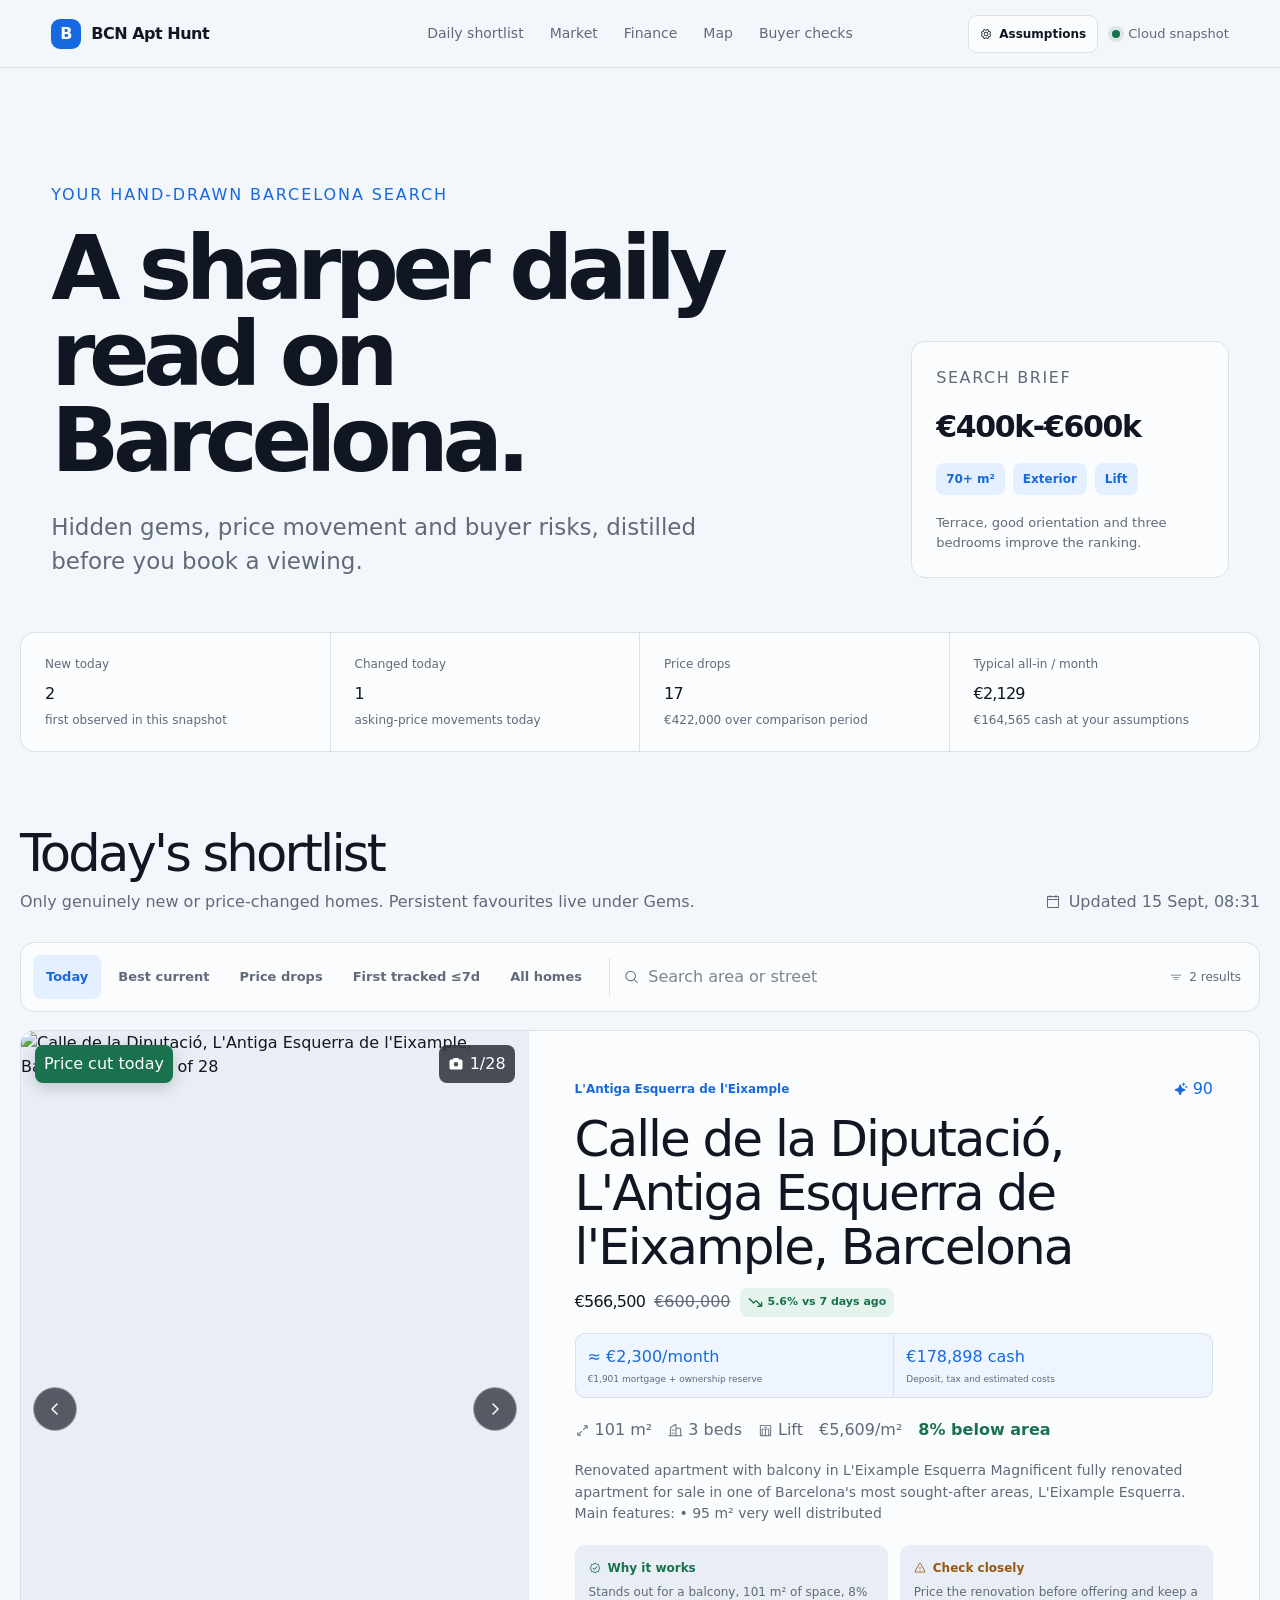
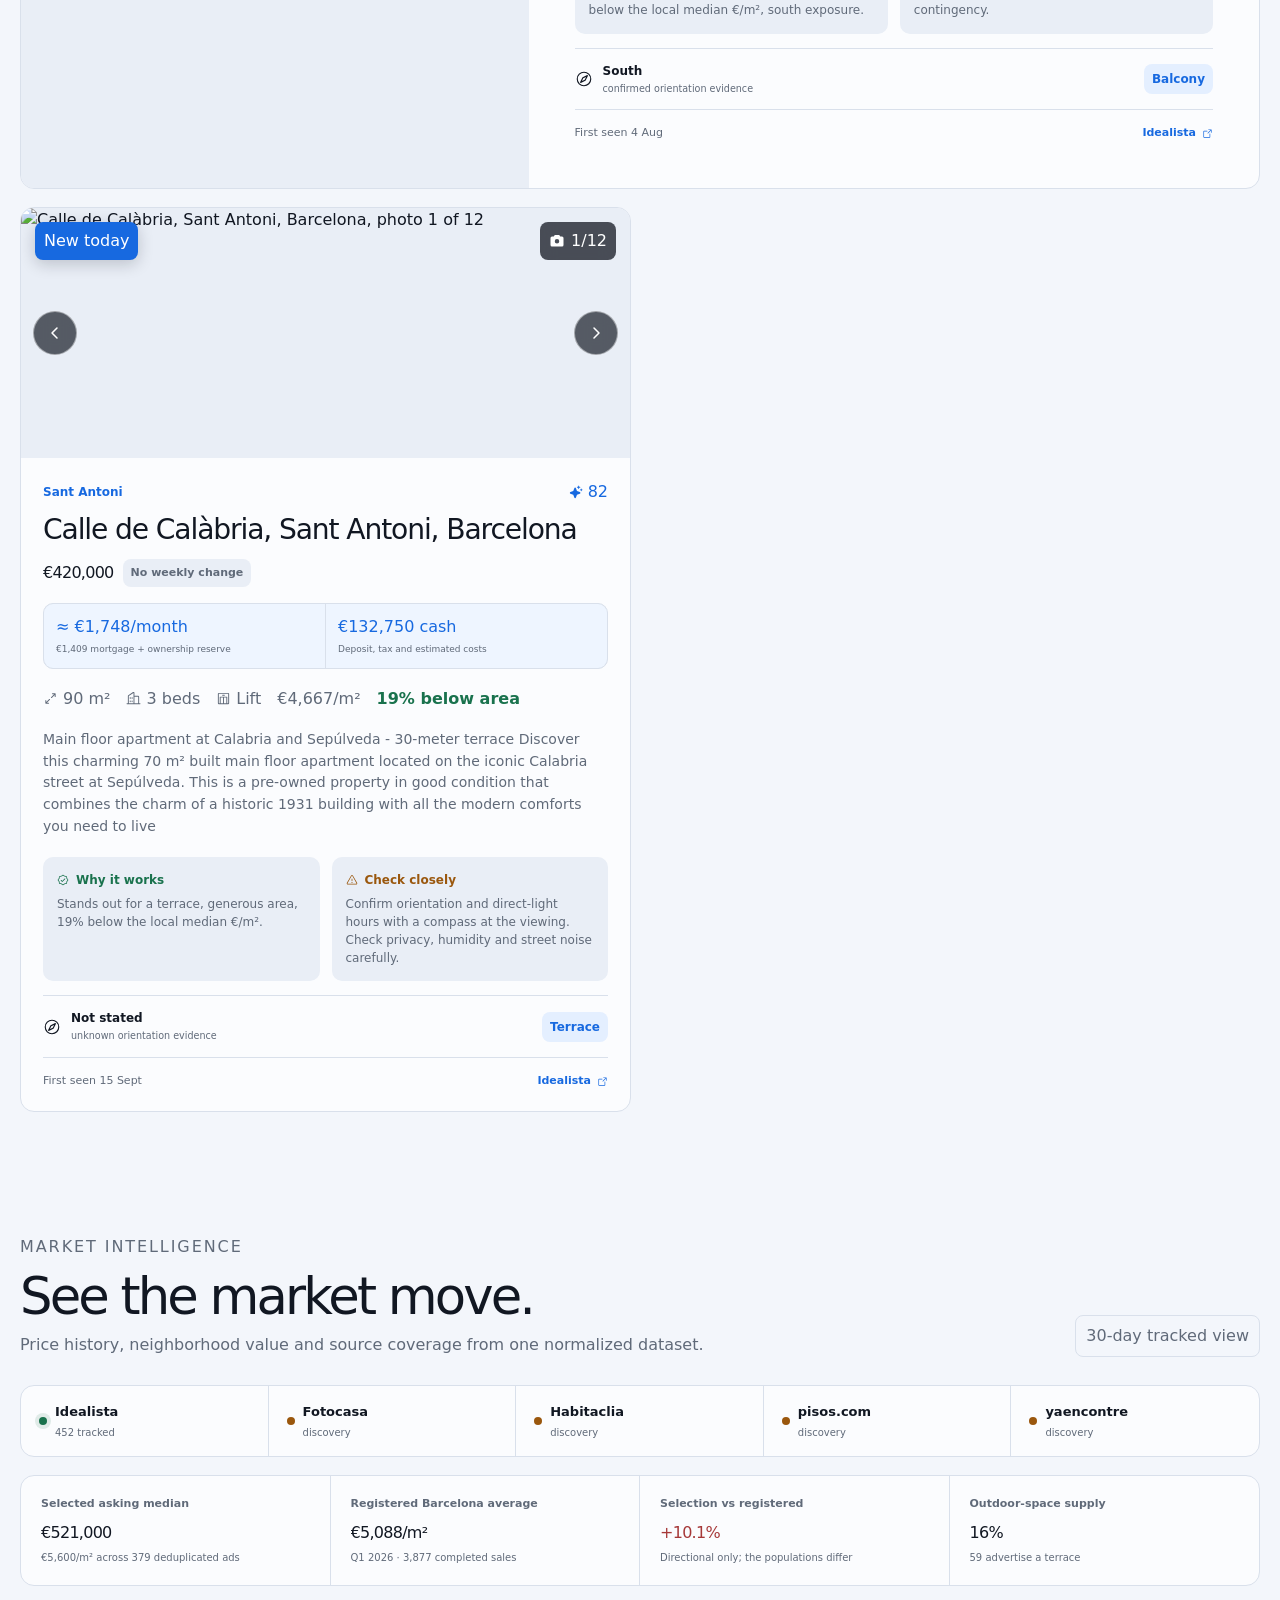
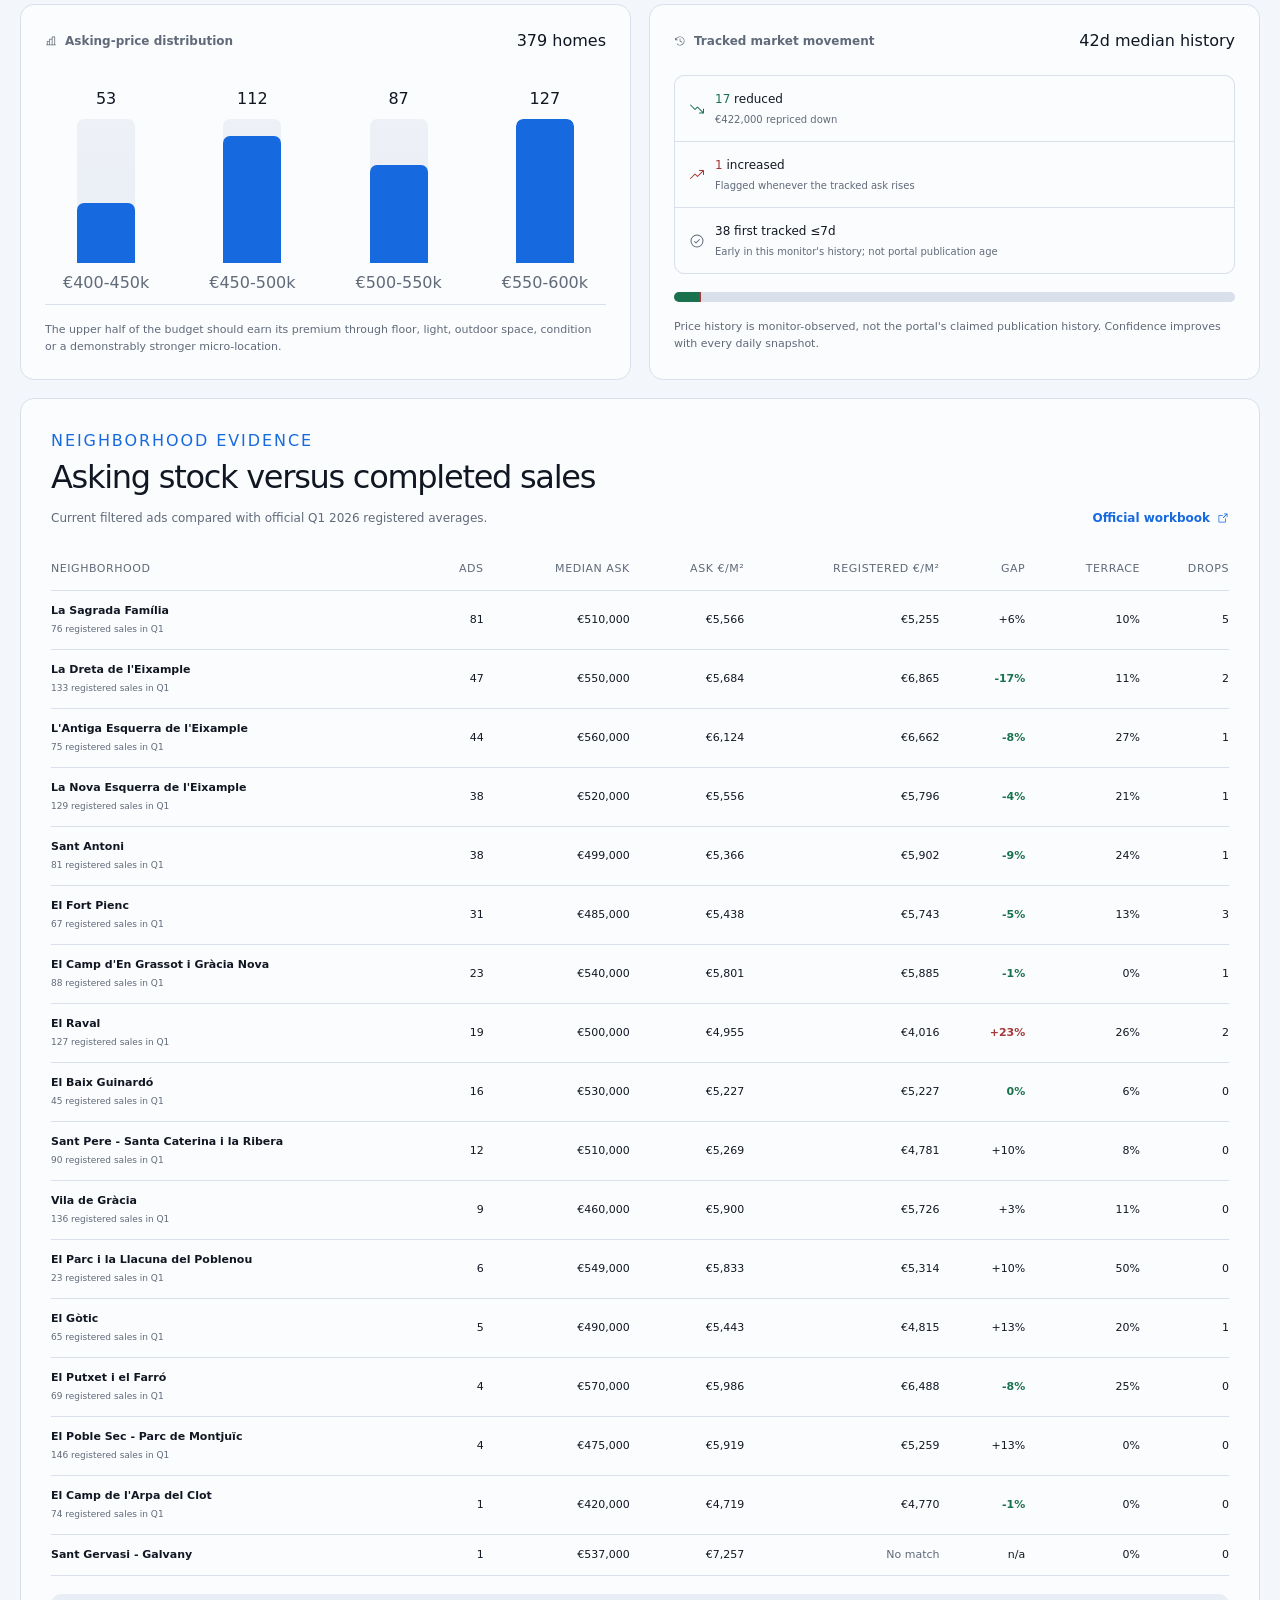
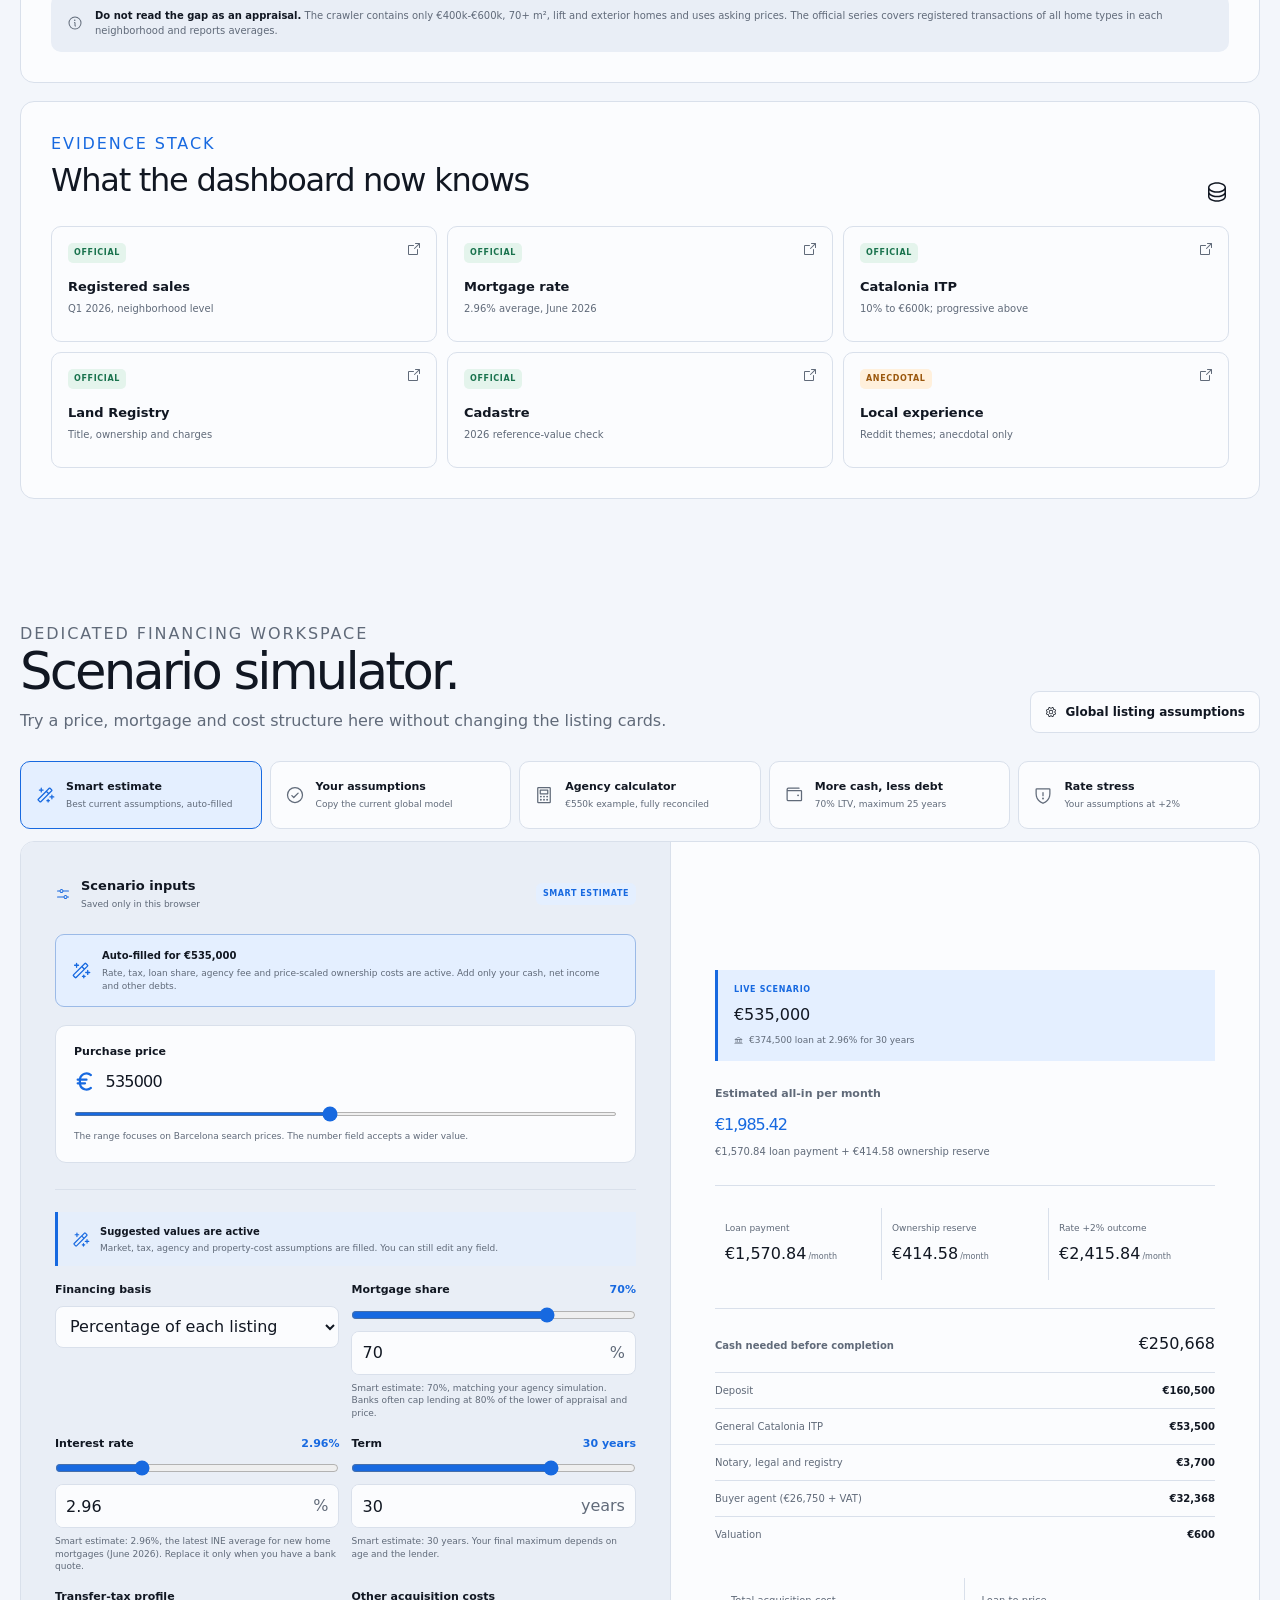
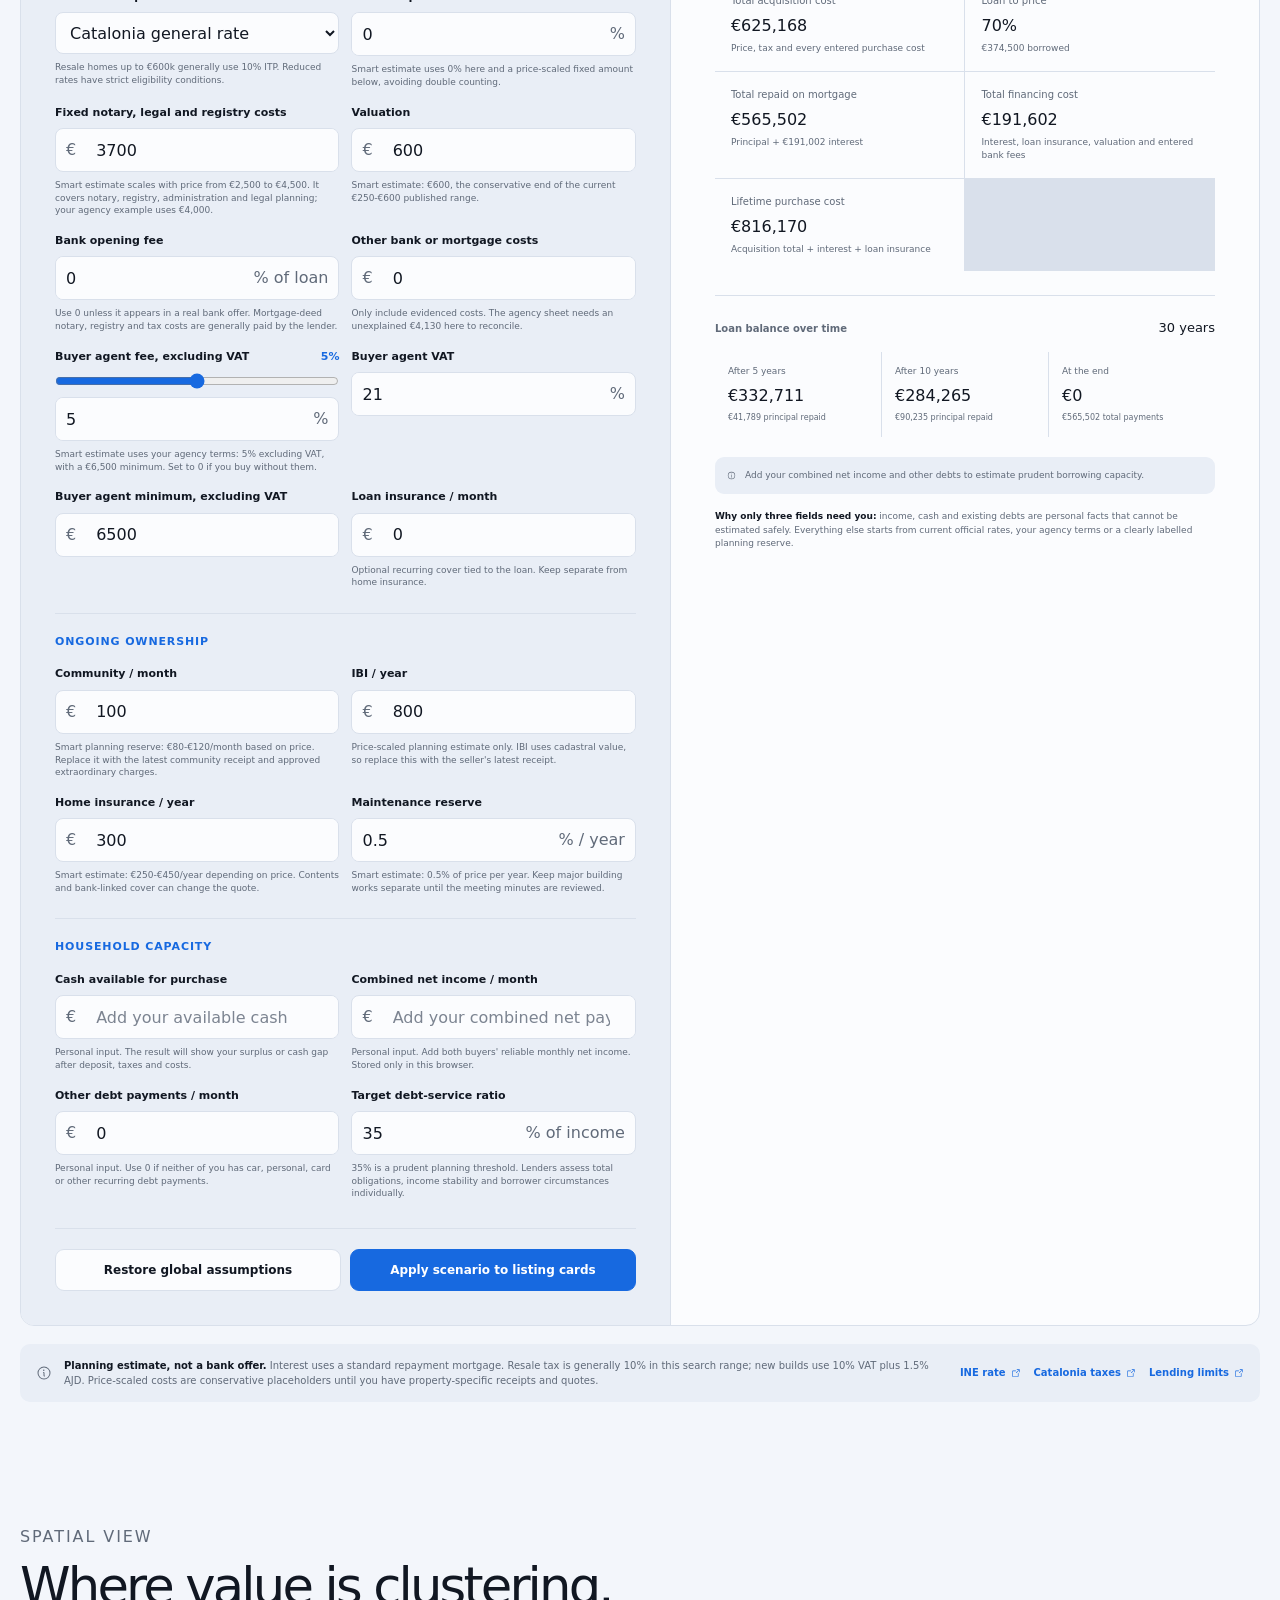
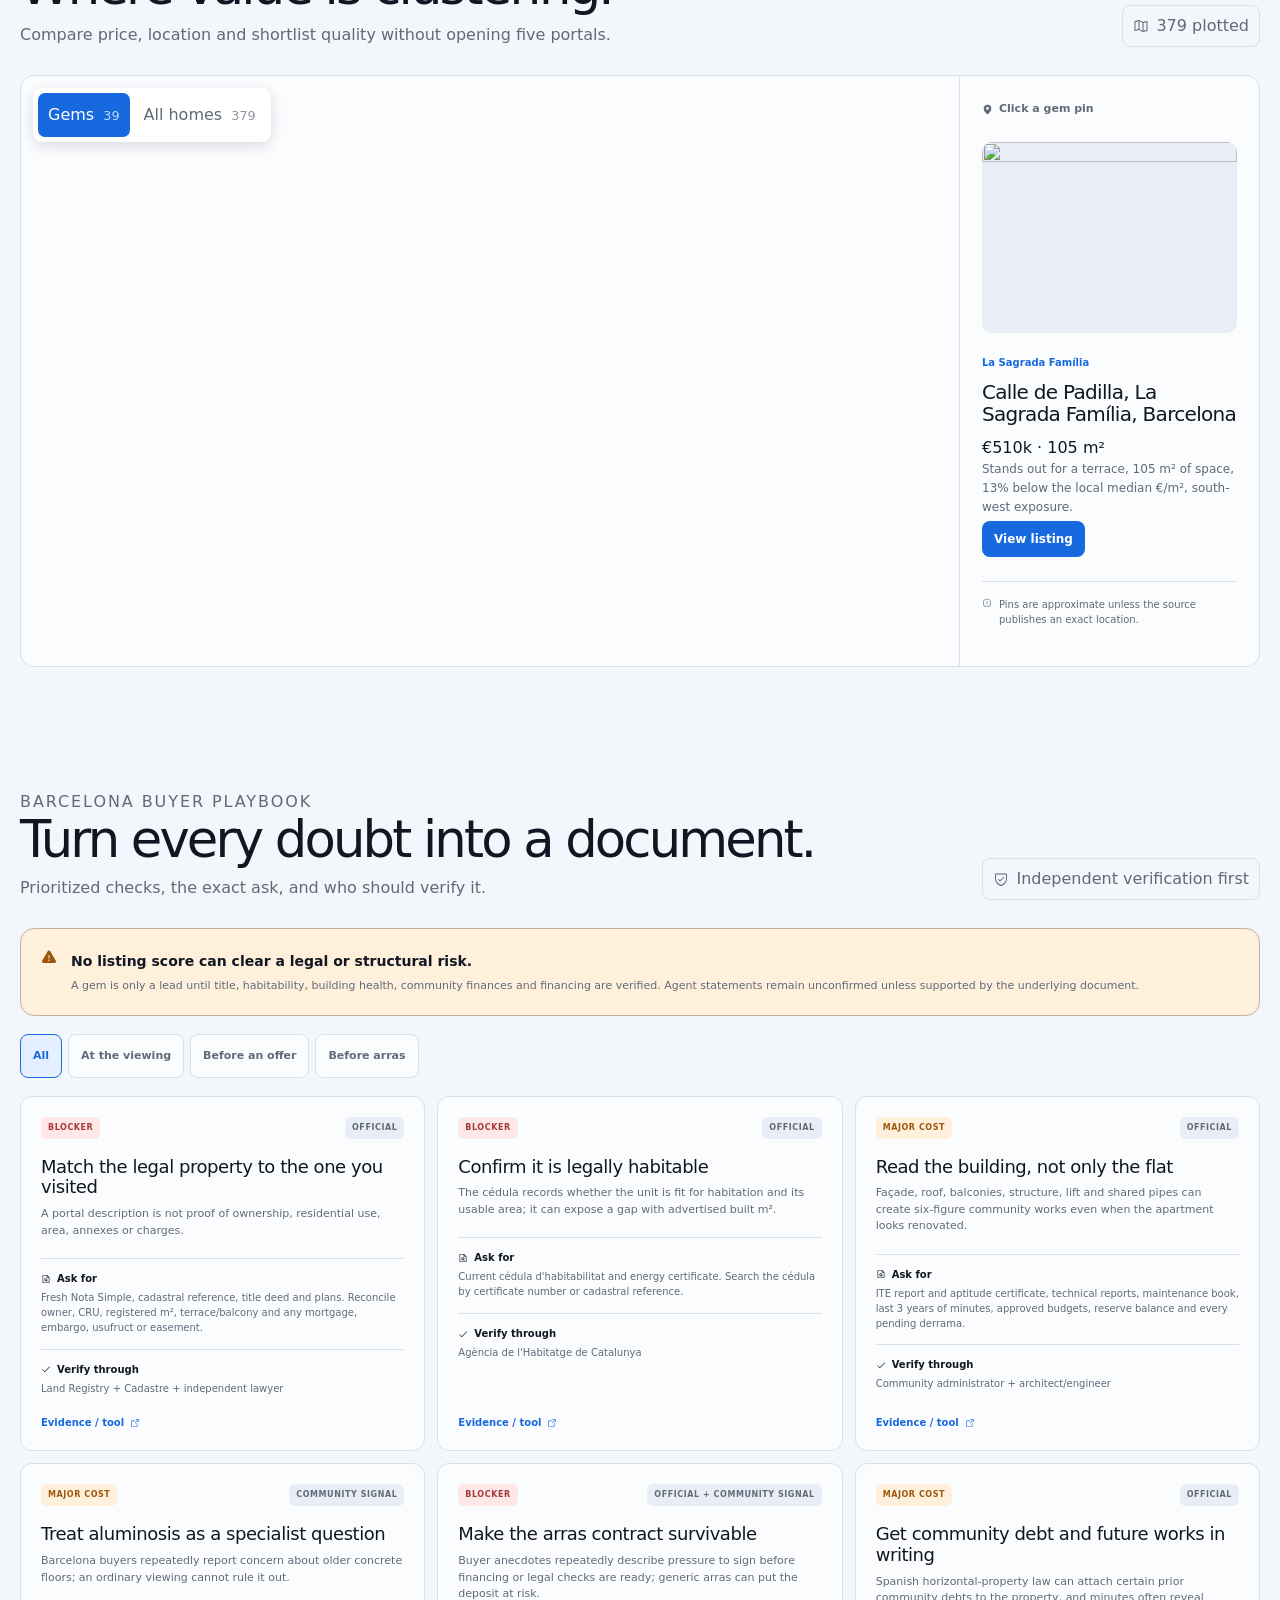
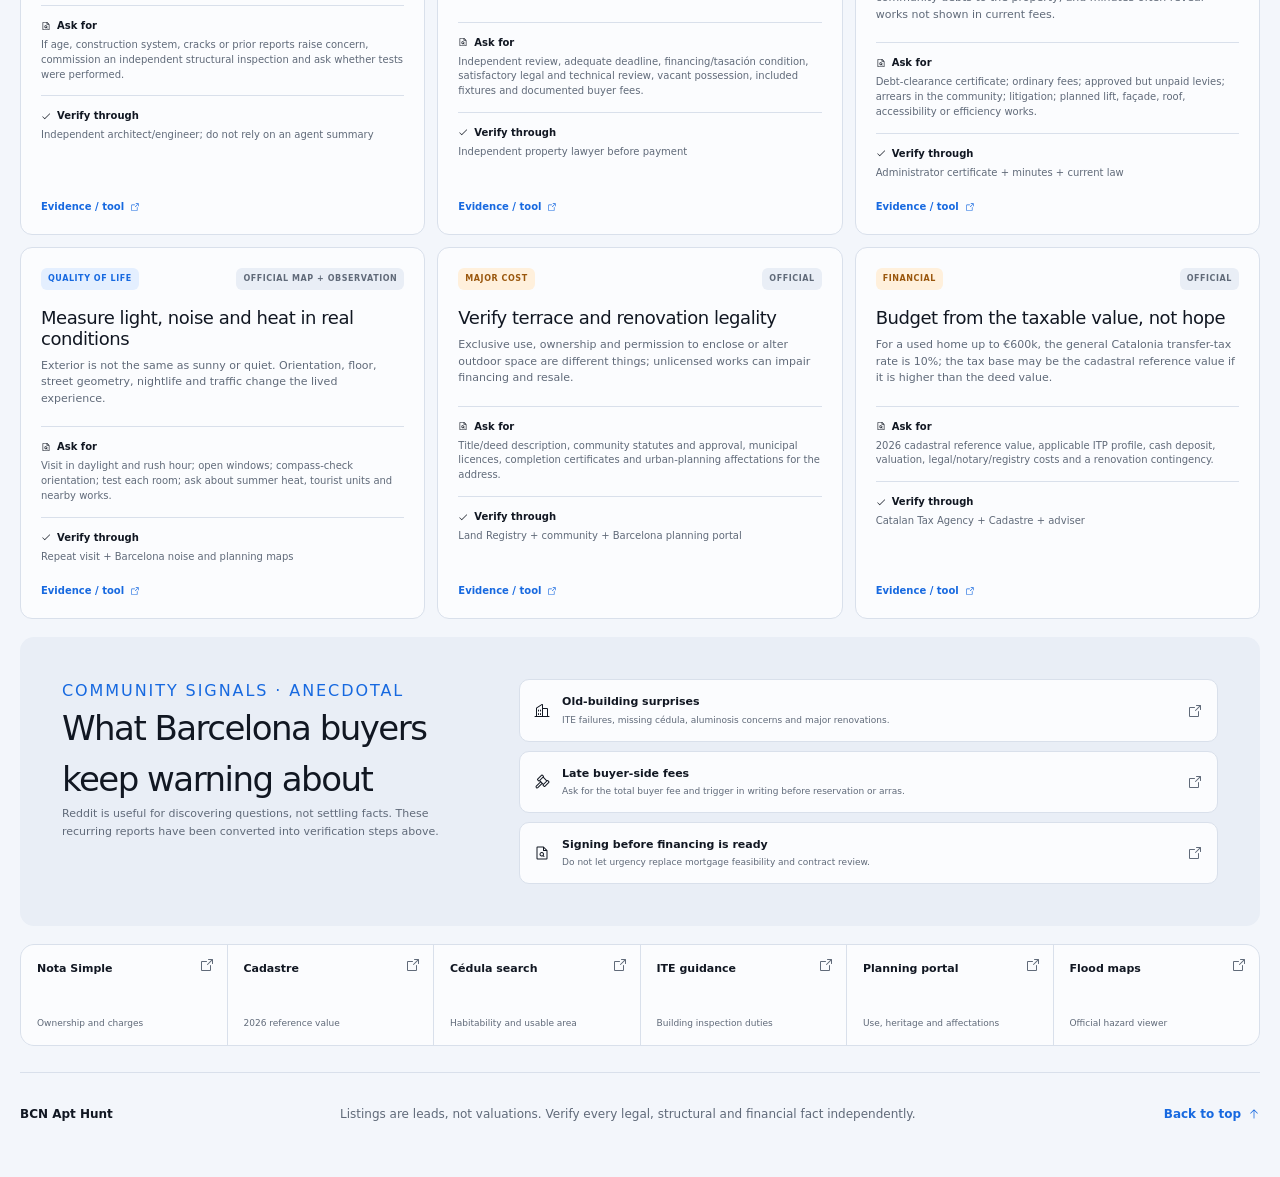
==== bcnapthunt/index.html @ 55655996 "data: refresh public Barcelona dashboard" ====
<!doctype html>
<html lang="en">
  <head>
    <meta charset="UTF-8" />
    <meta name="viewport" content="width=device-width, initial-scale=1.0" />
    <meta name="theme-color" content="#f3f6fb" />
    <meta name="description" content="Daily Barcelona home shortlist, price history, market intelligence and buyer checks." />
    <link rel="canonical" href="https://demianarc.github.io/bcnapthunt/" />
    <meta property="og:url" content="https://demianarc.github.io/bcnapthunt/" />
    <meta property="og:title" content="BCN Apt Hunt" />
    <meta property="og:description" content="A sharper daily read on Barcelona property." />
    <meta property="og:image" content="https://demianarc.github.io/bcnapthunt/og.png" />
    <title>BCN Apt Hunt</title>

    <script type="importmap">
      {"imports":{"maplibre-gl":"https://esm.sh/maplibre-gl@6.1.0"}}
    </script>
    <script type="module" crossorigin src="/bcnapthunt/assets/index-DnWOwosS.js"></script>
    <link rel="stylesheet" crossorigin href="/bcnapthunt/assets/index-C1MsWFzY.css">
  </head>
  <body>
    <div id="root"></div>
    <script>
      if (window.location.protocol === "file:") {
        window.location.replace(`https://demianarc.github.io/bcnapthunt/${window.location.hash}`);
      }
    </script>
  </body>
</html>
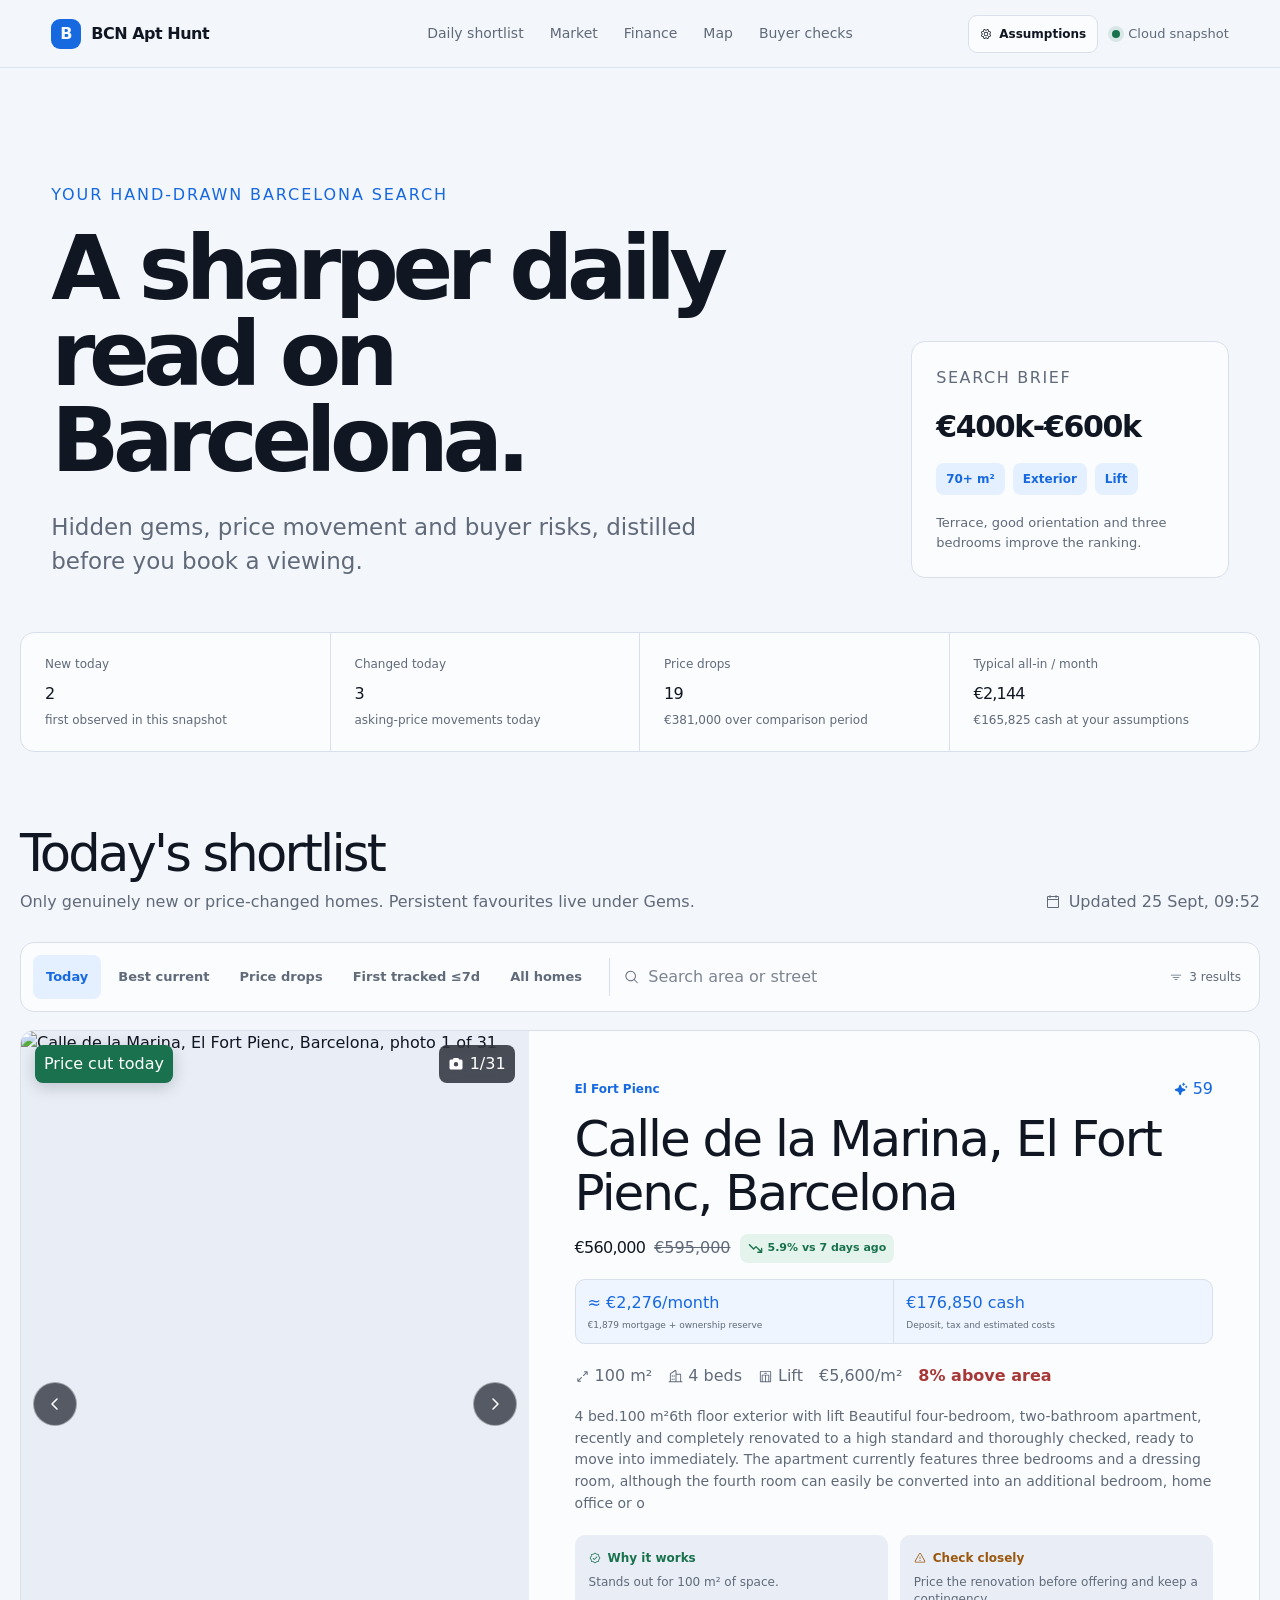
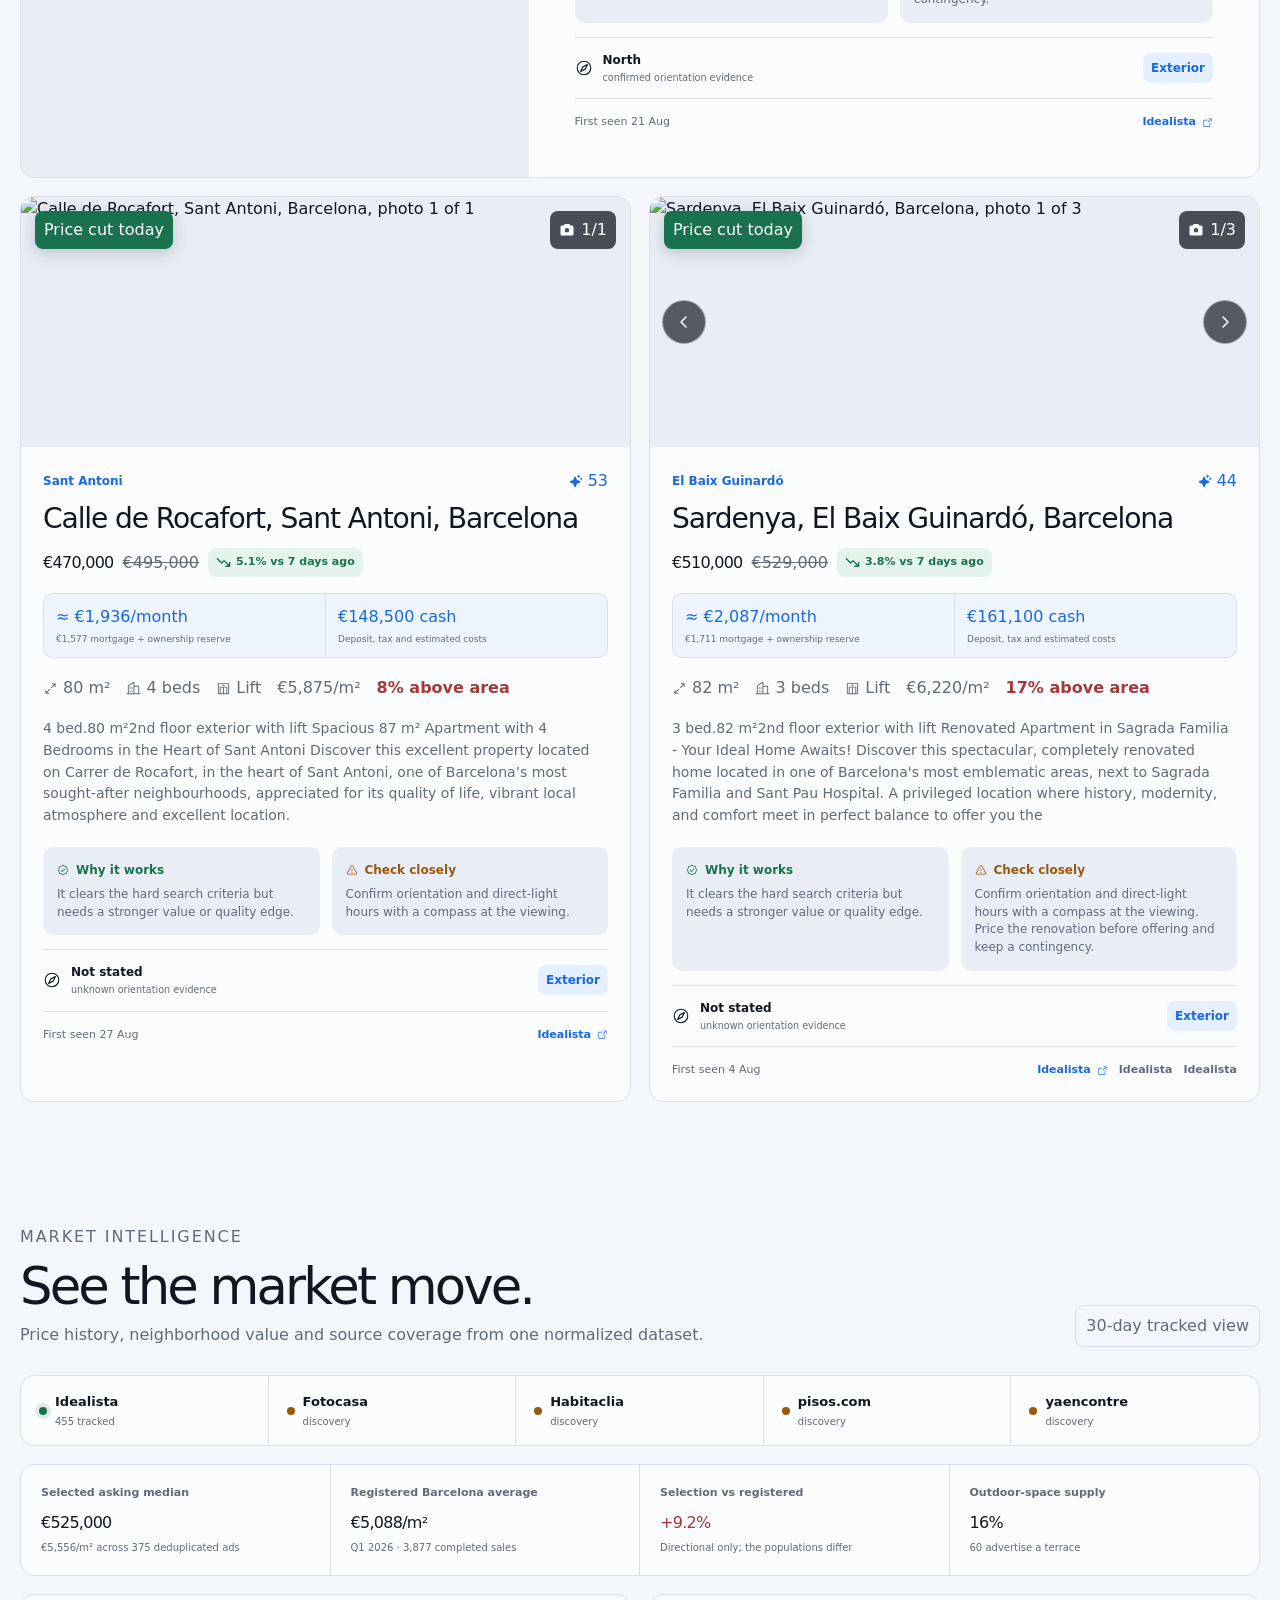
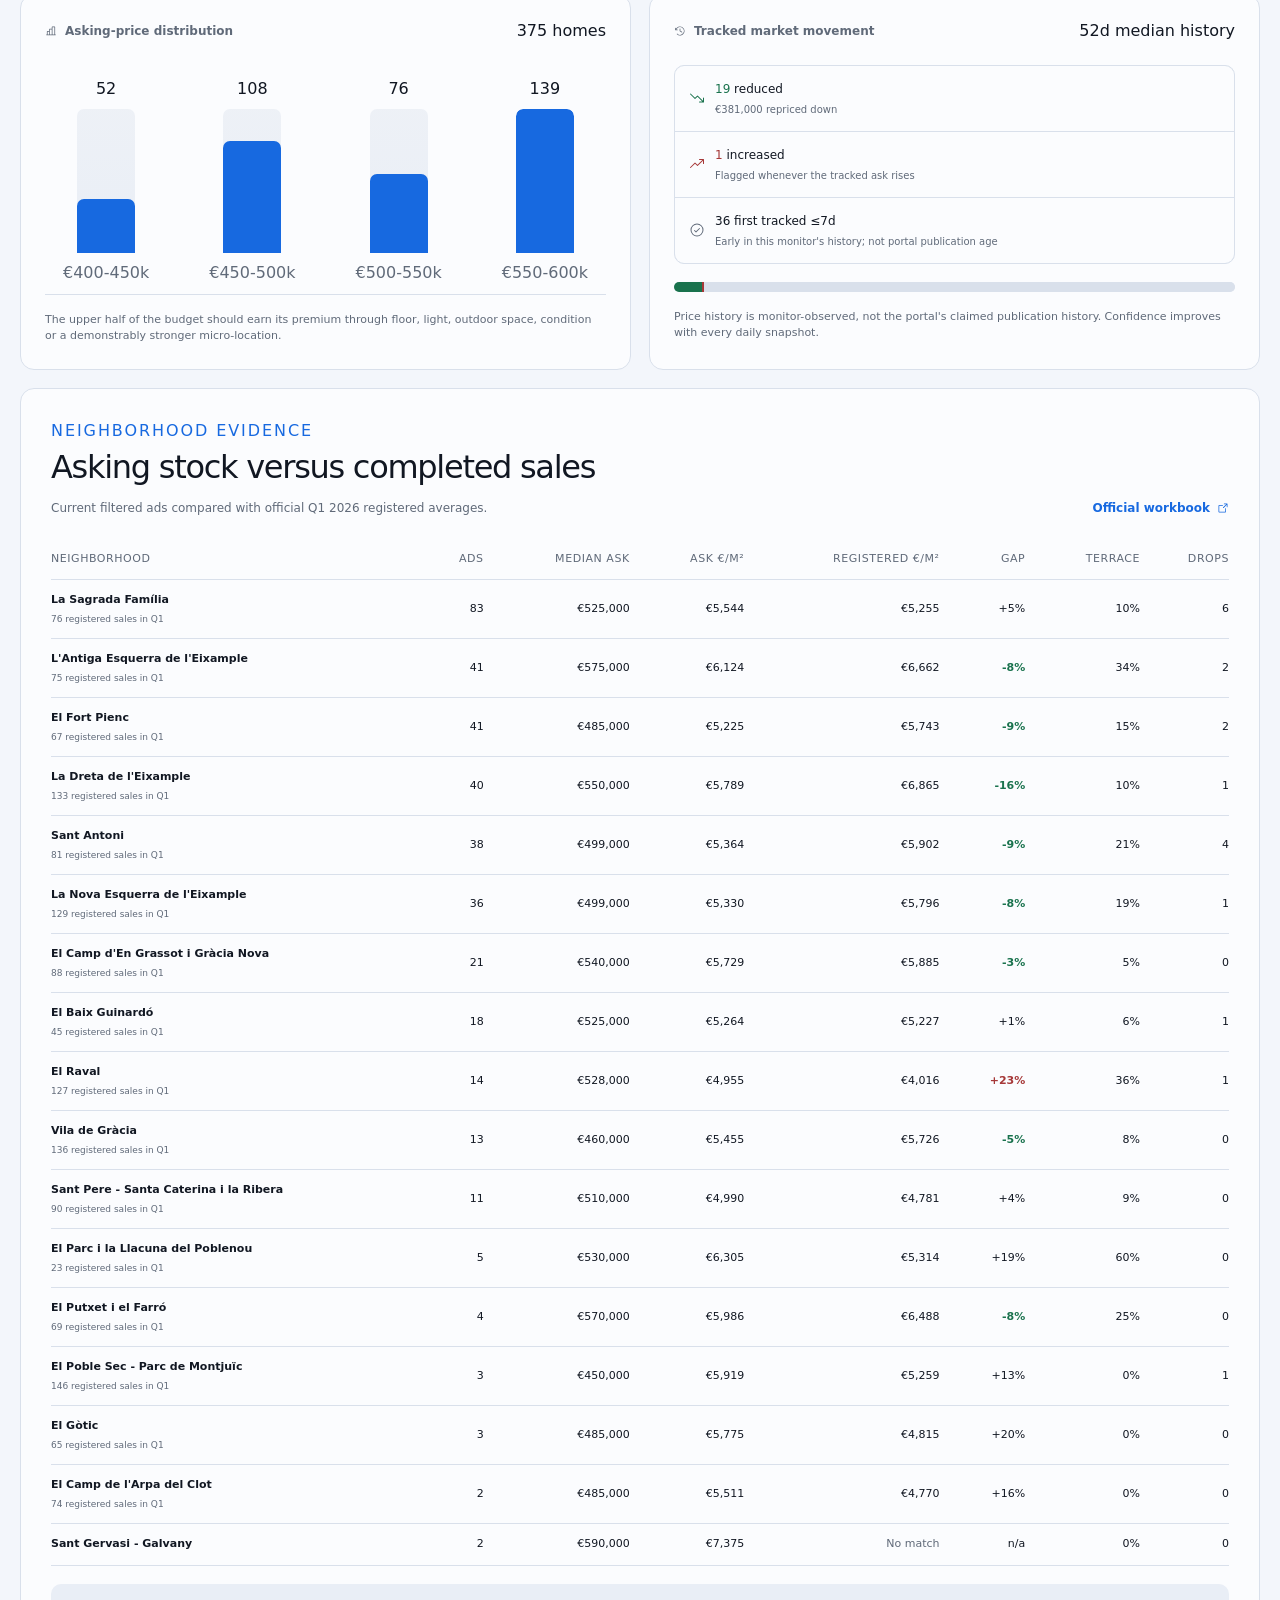
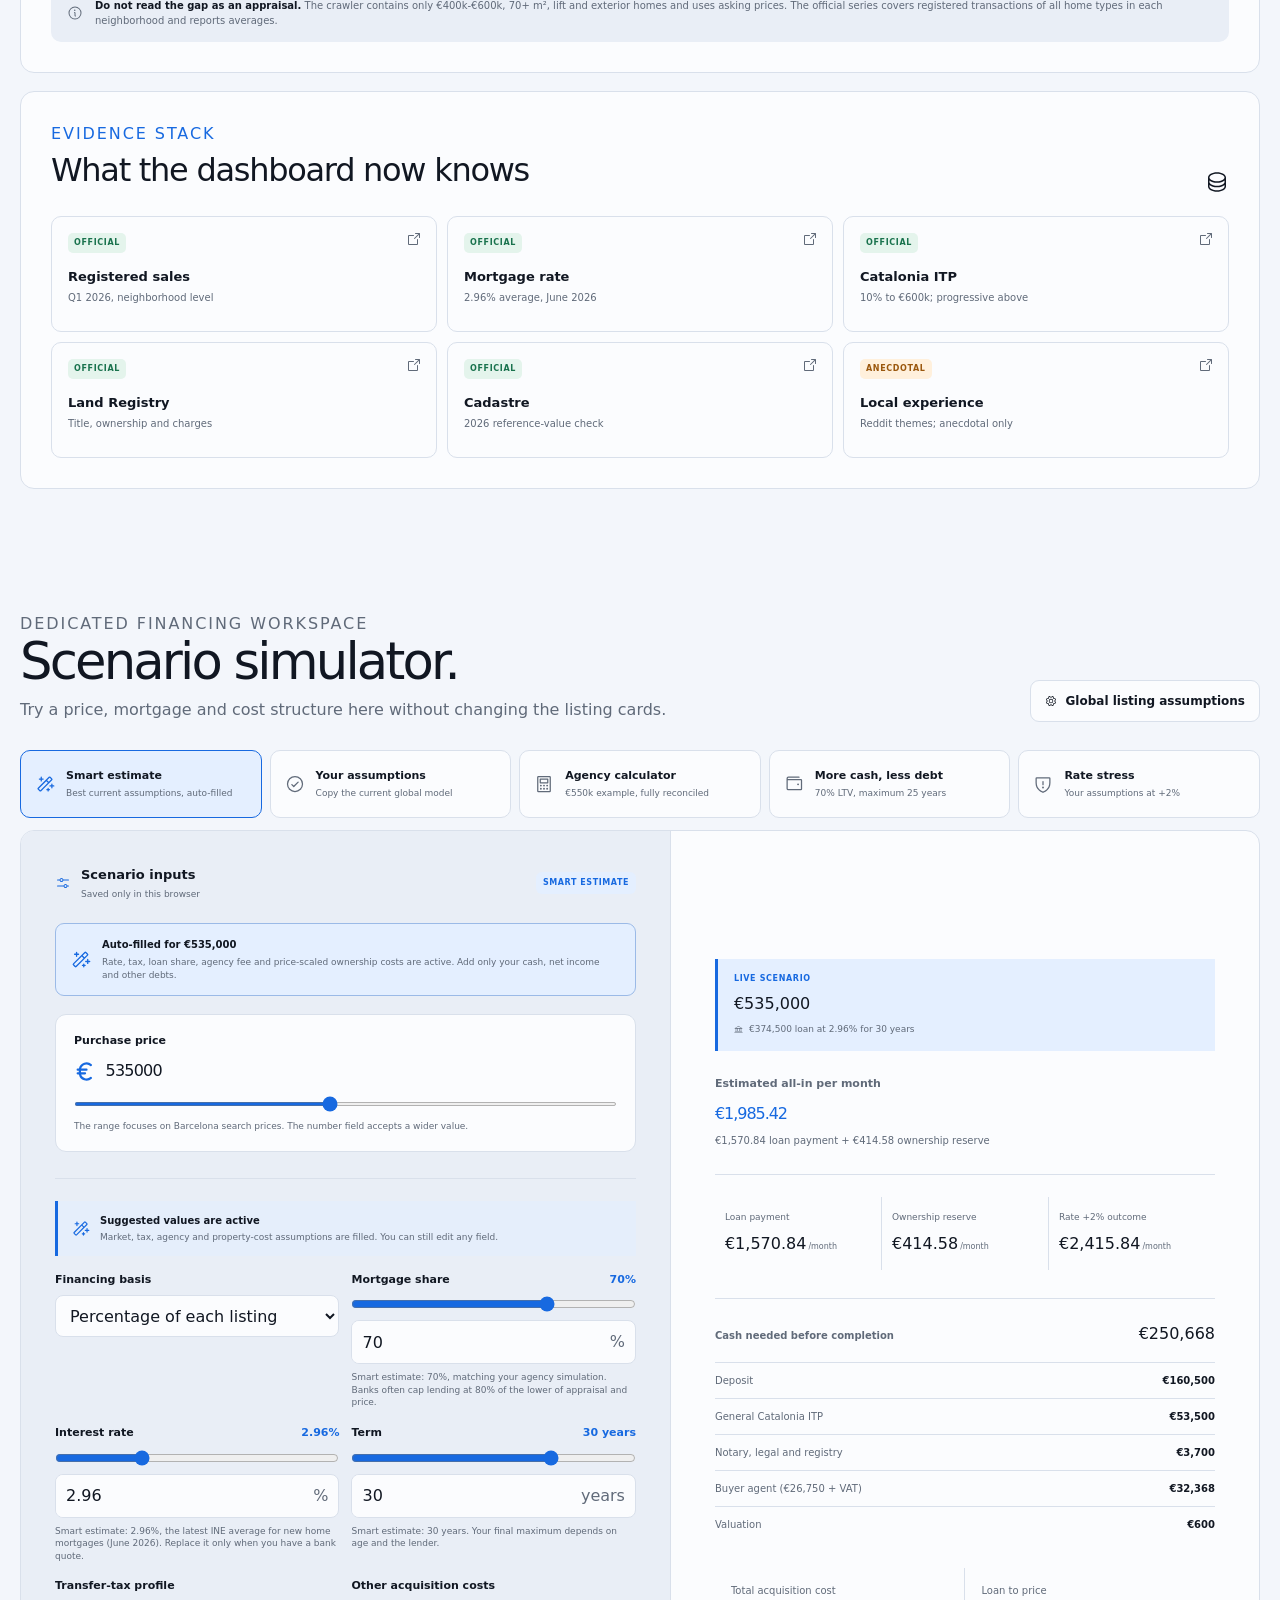
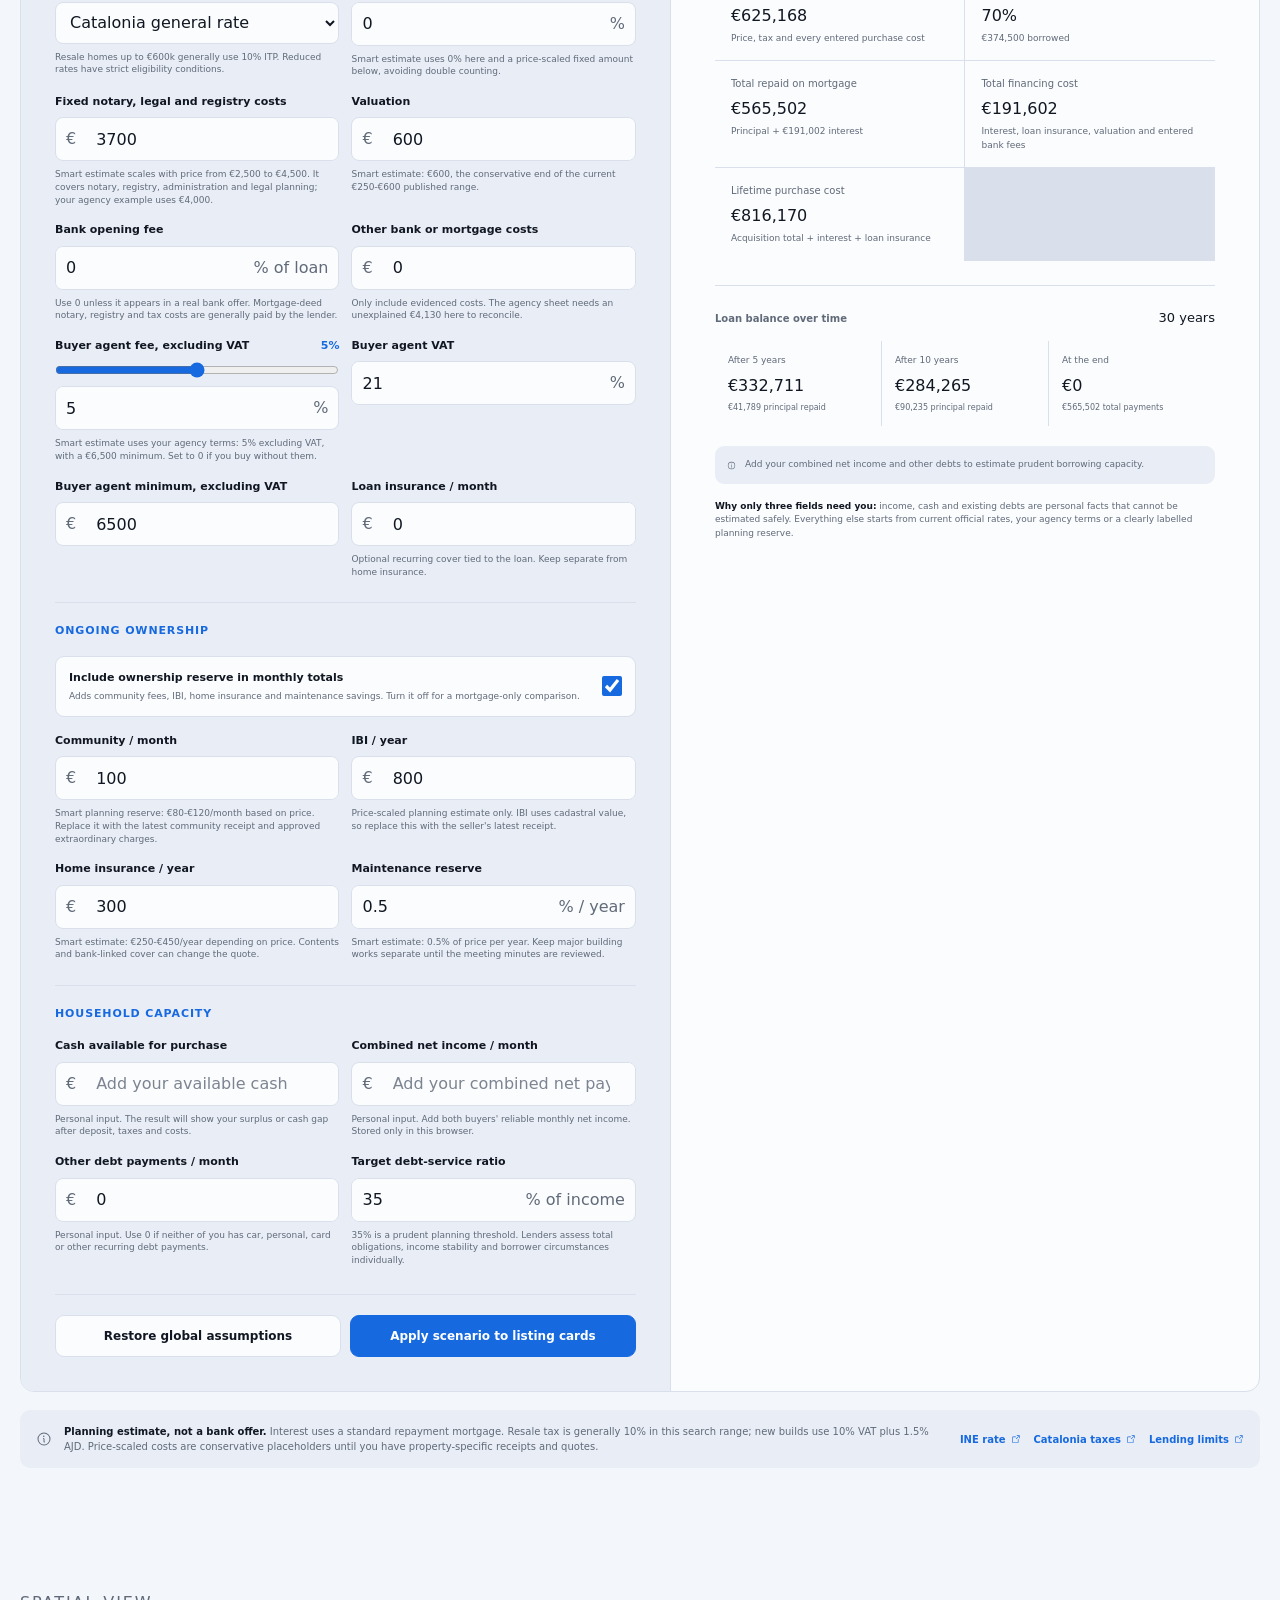
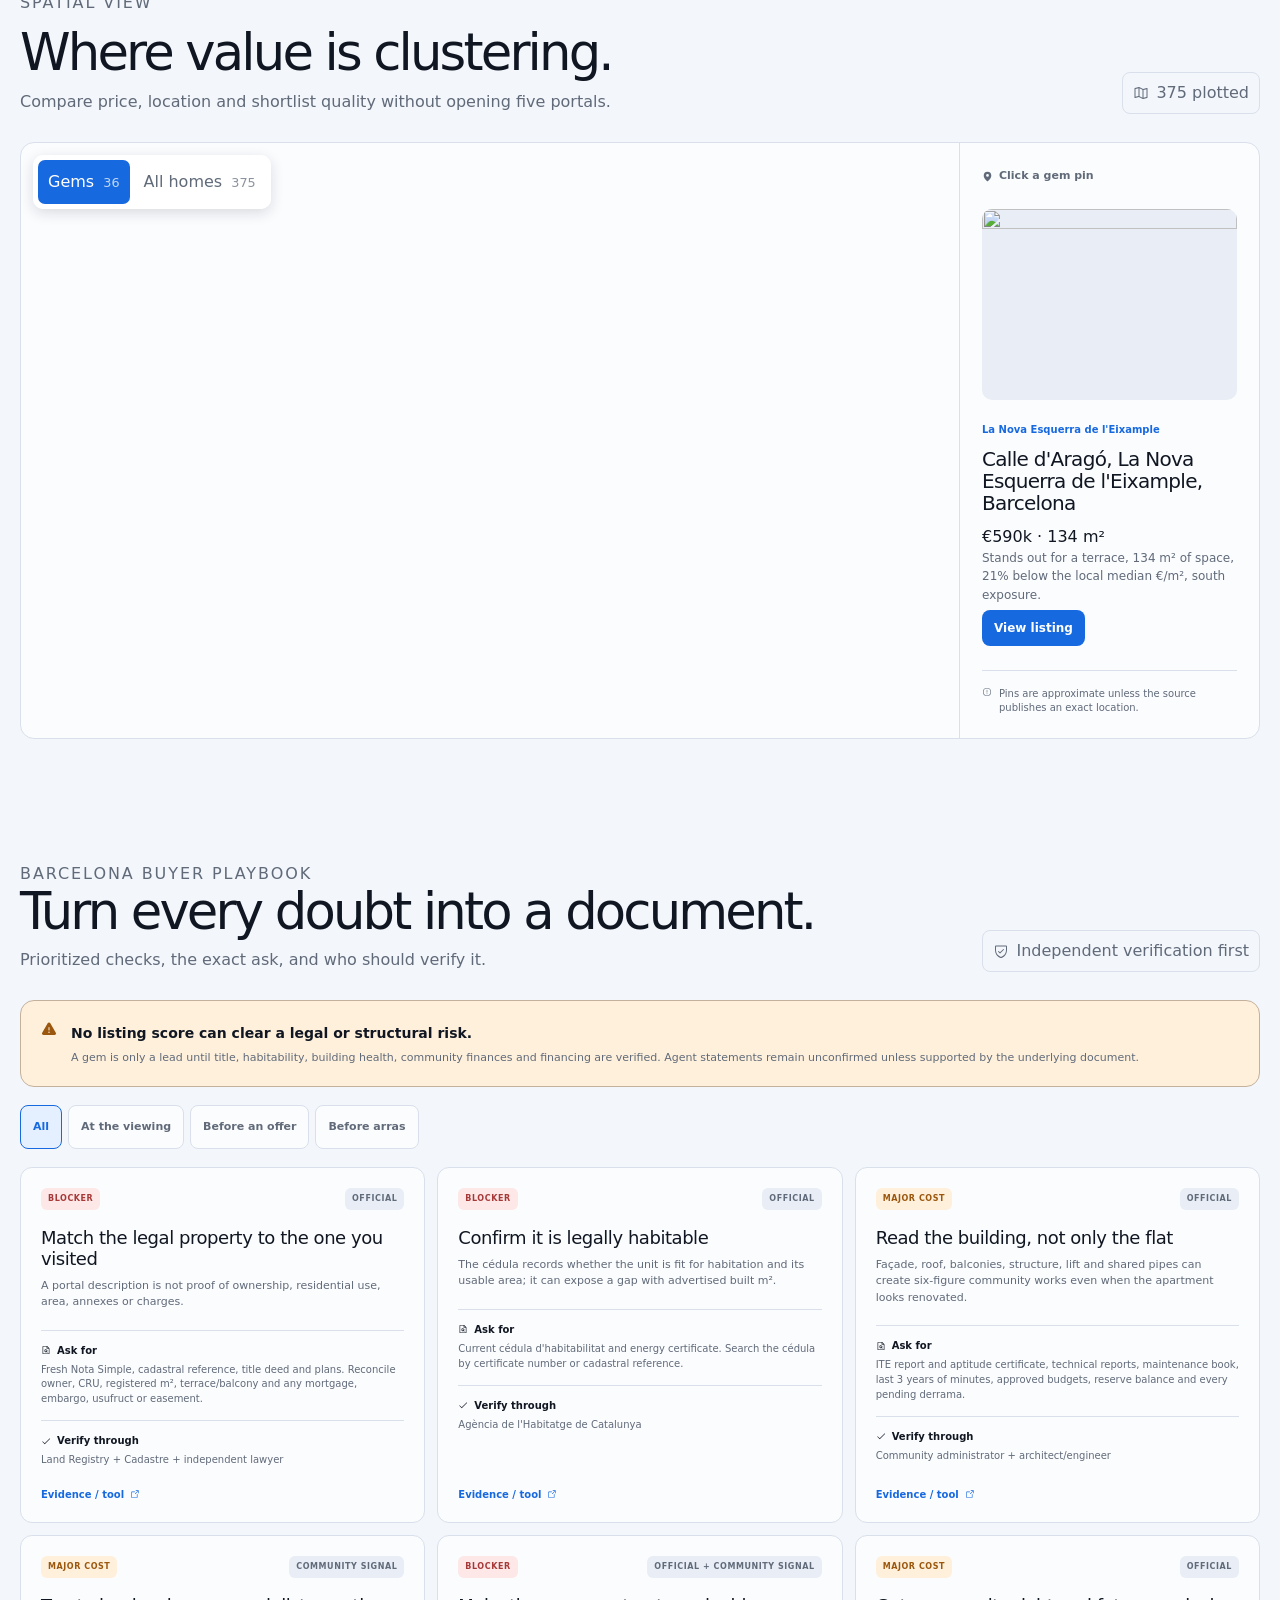
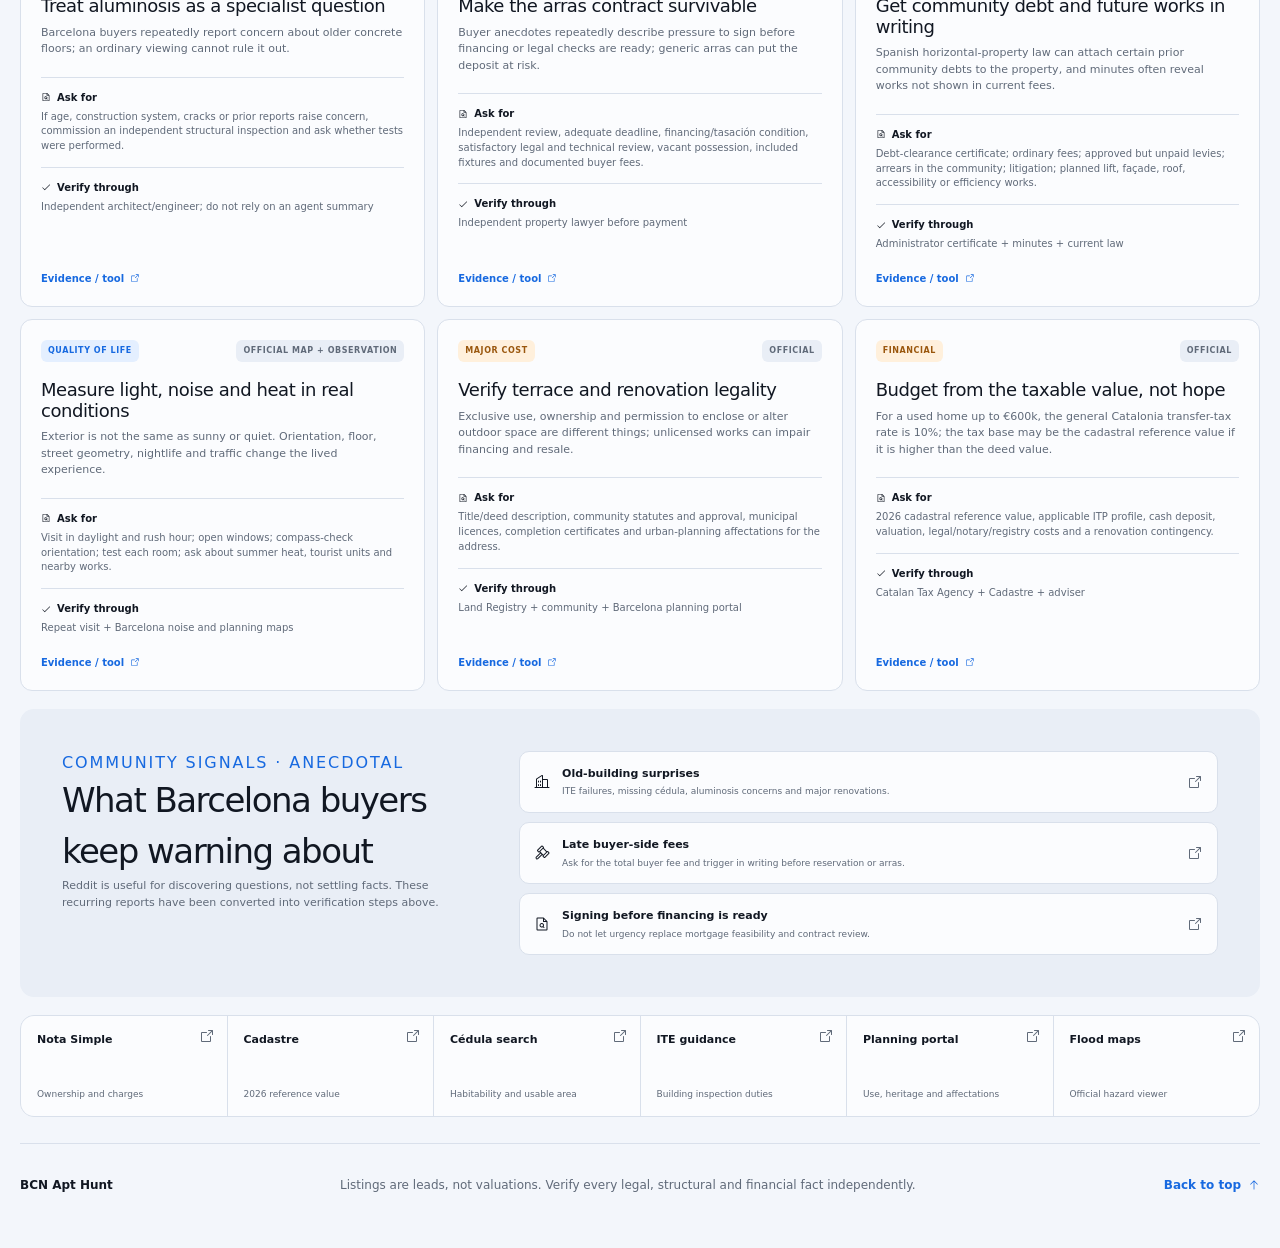
==== commit f91236c8: "data: refresh public Barcelona dashboard" ====
--- a/bcnapthunt/index.html
+++ b/bcnapthunt/index.html
@@ -15,8 +15,8 @@
     <script type="importmap">
       {"imports":{"maplibre-gl":"https://esm.sh/maplibre-gl@6.1.0"}}
     </script>
-    <script type="module" crossorigin src="/bcnapthunt/assets/index-DnWOwosS.js"></script>
-    <link rel="stylesheet" crossorigin href="/bcnapthunt/assets/index-C1MsWFzY.css">
+    <script type="module" crossorigin src="/bcnapthunt/assets/index-BeI86pZx.js"></script>
+    <link rel="stylesheet" crossorigin href="/bcnapthunt/assets/index-Bi84mboh.css">
   </head>
   <body>
     <div id="root"></div>
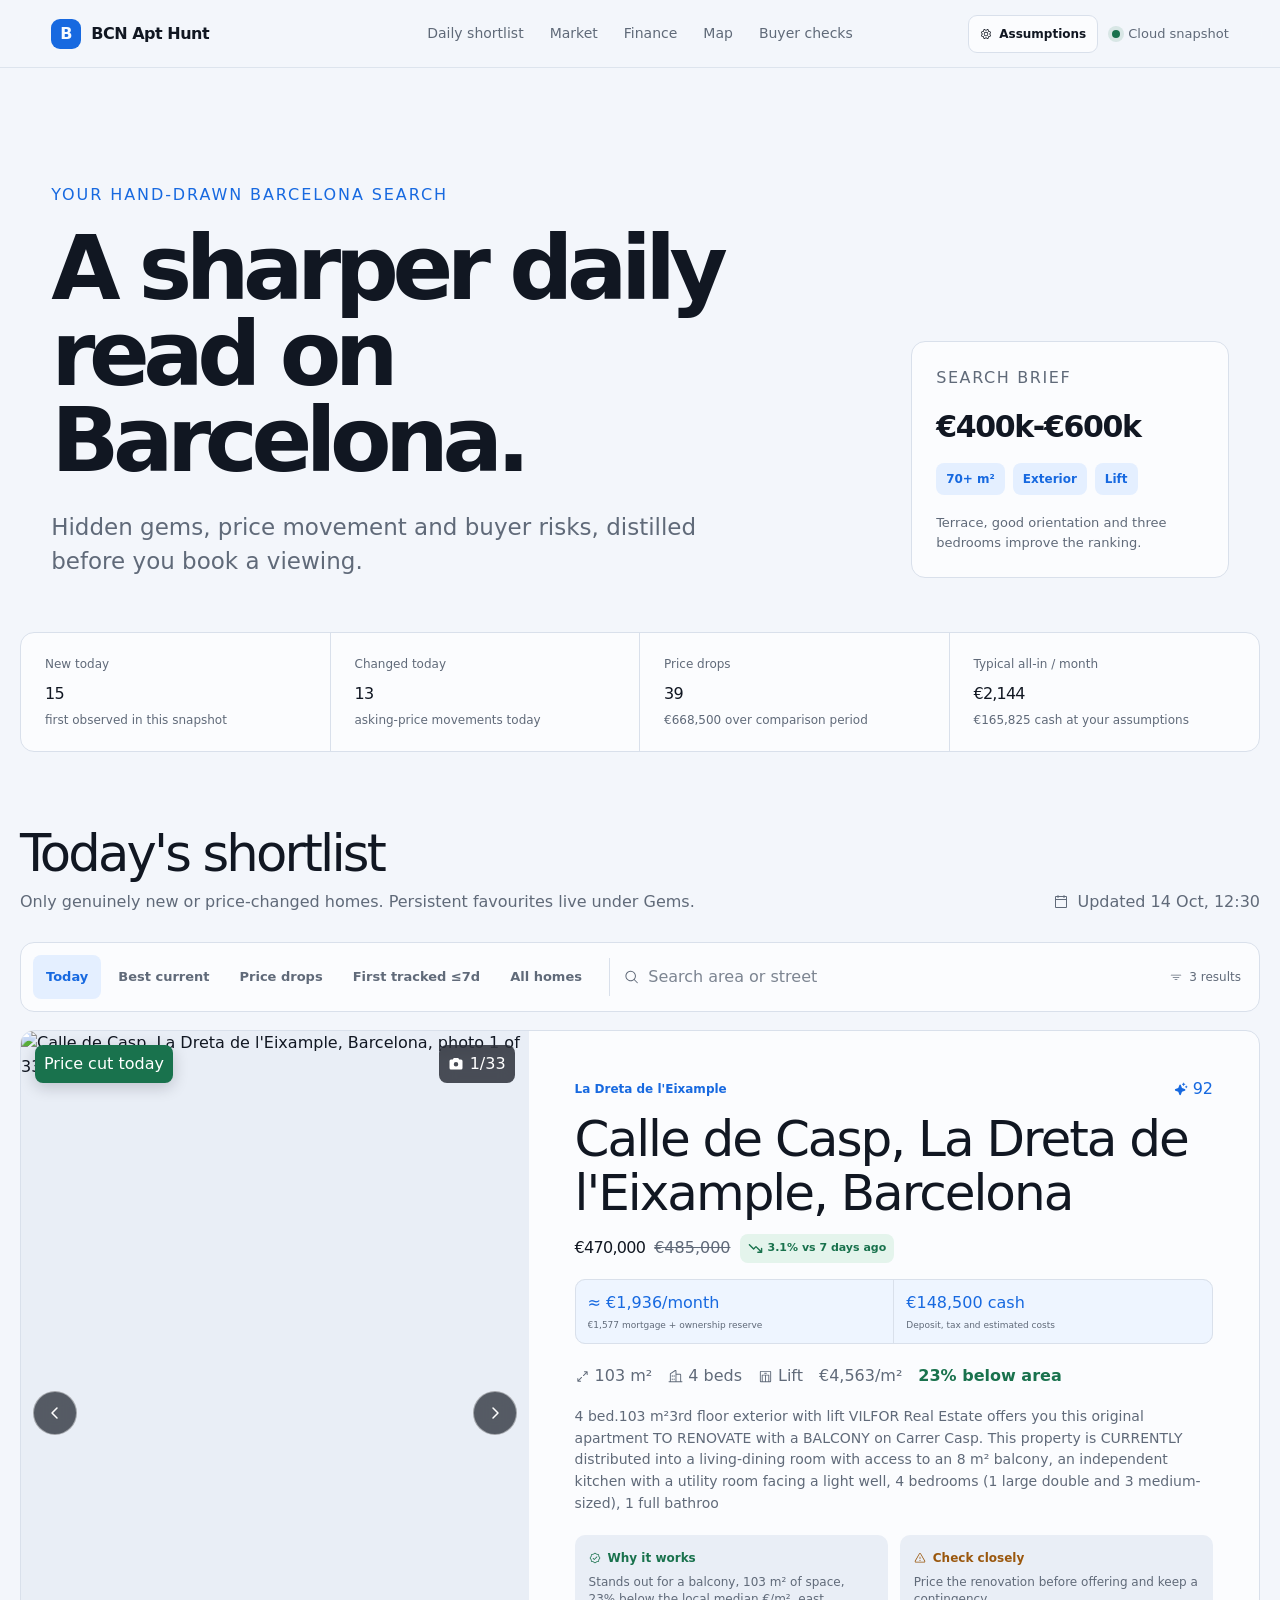
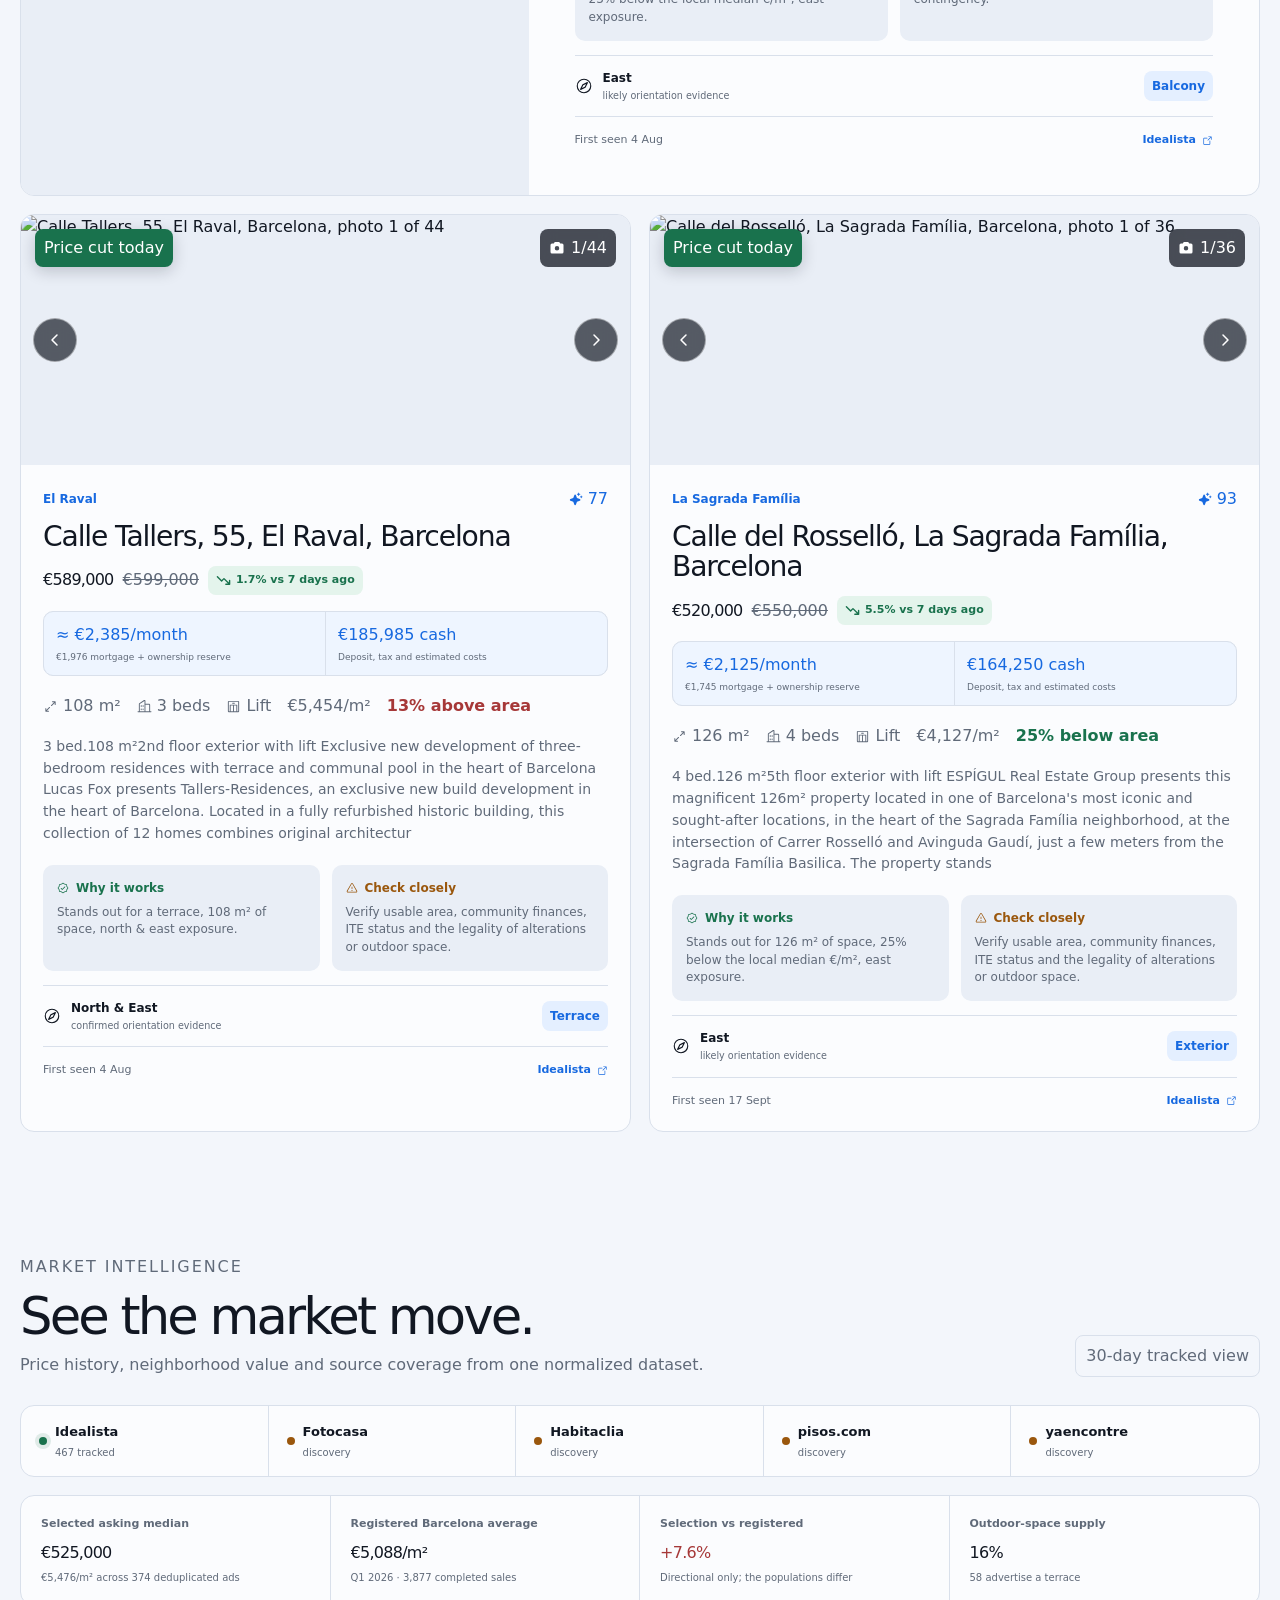
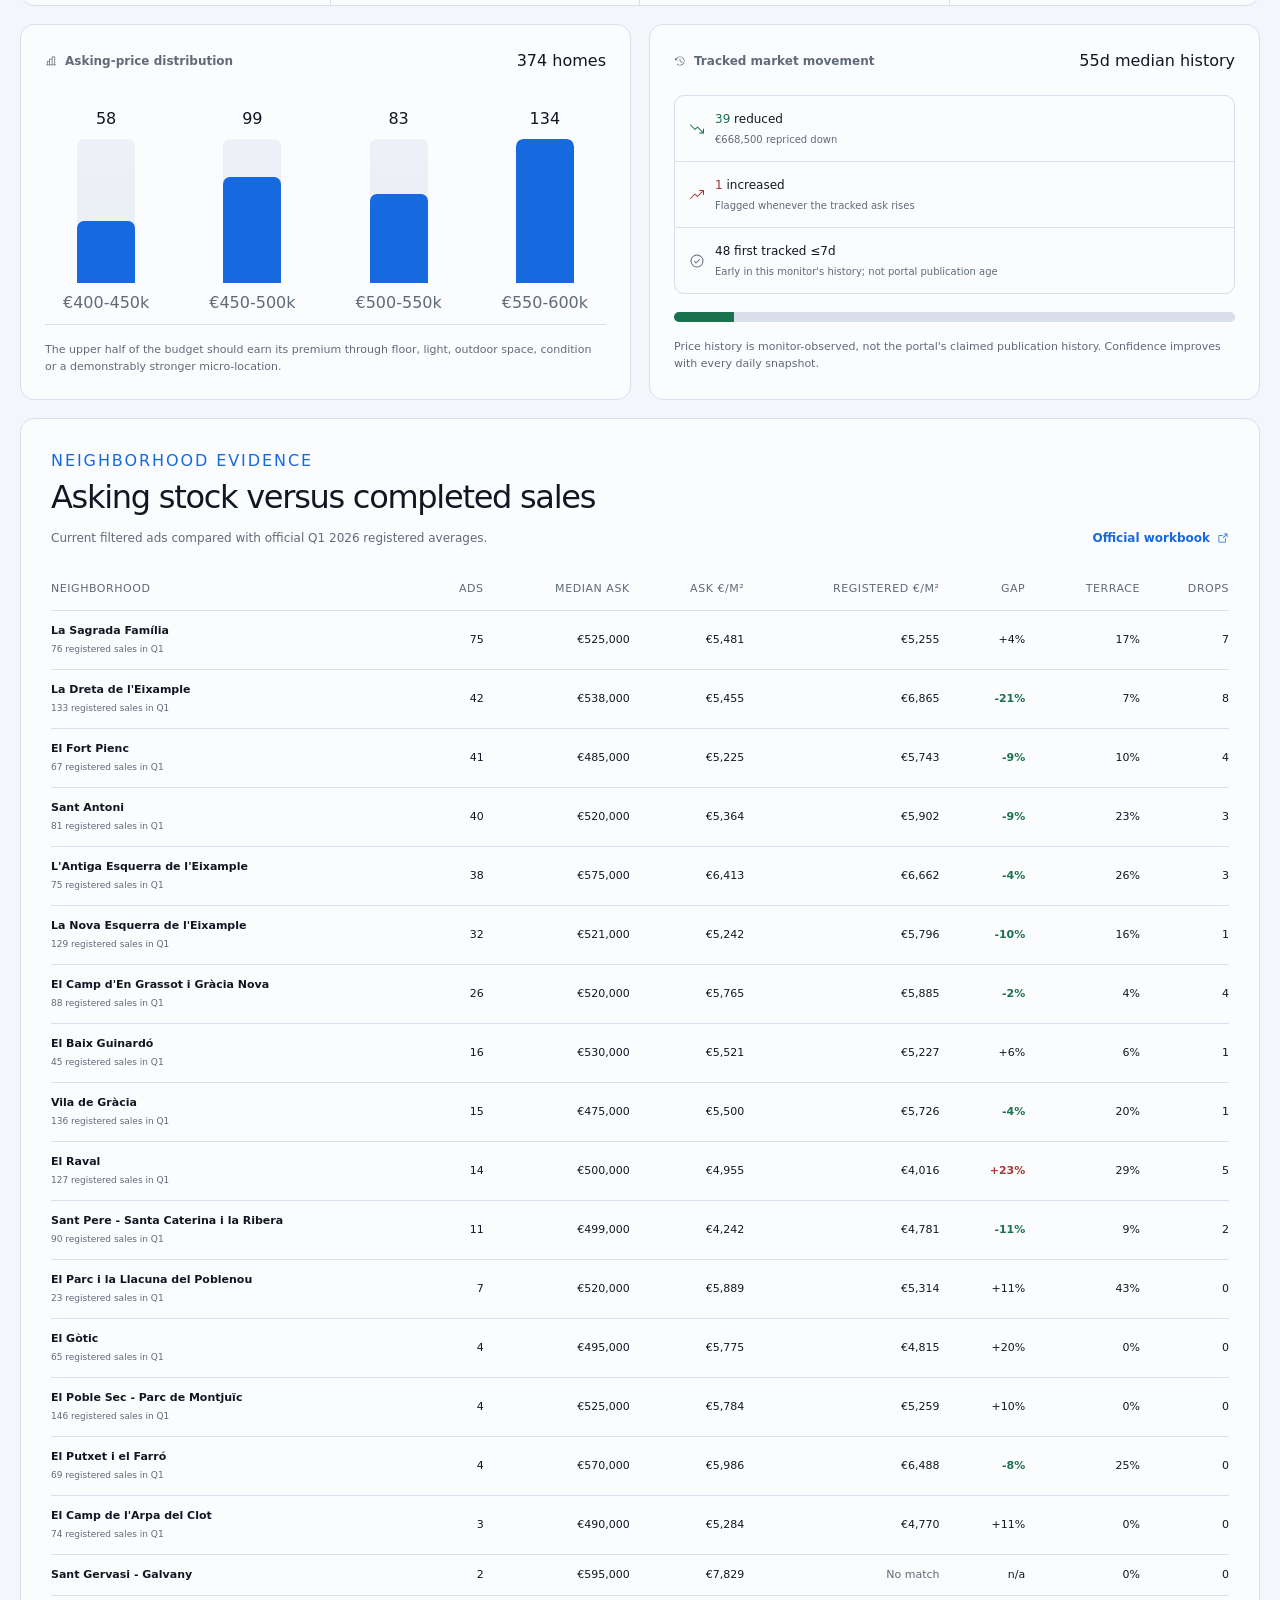
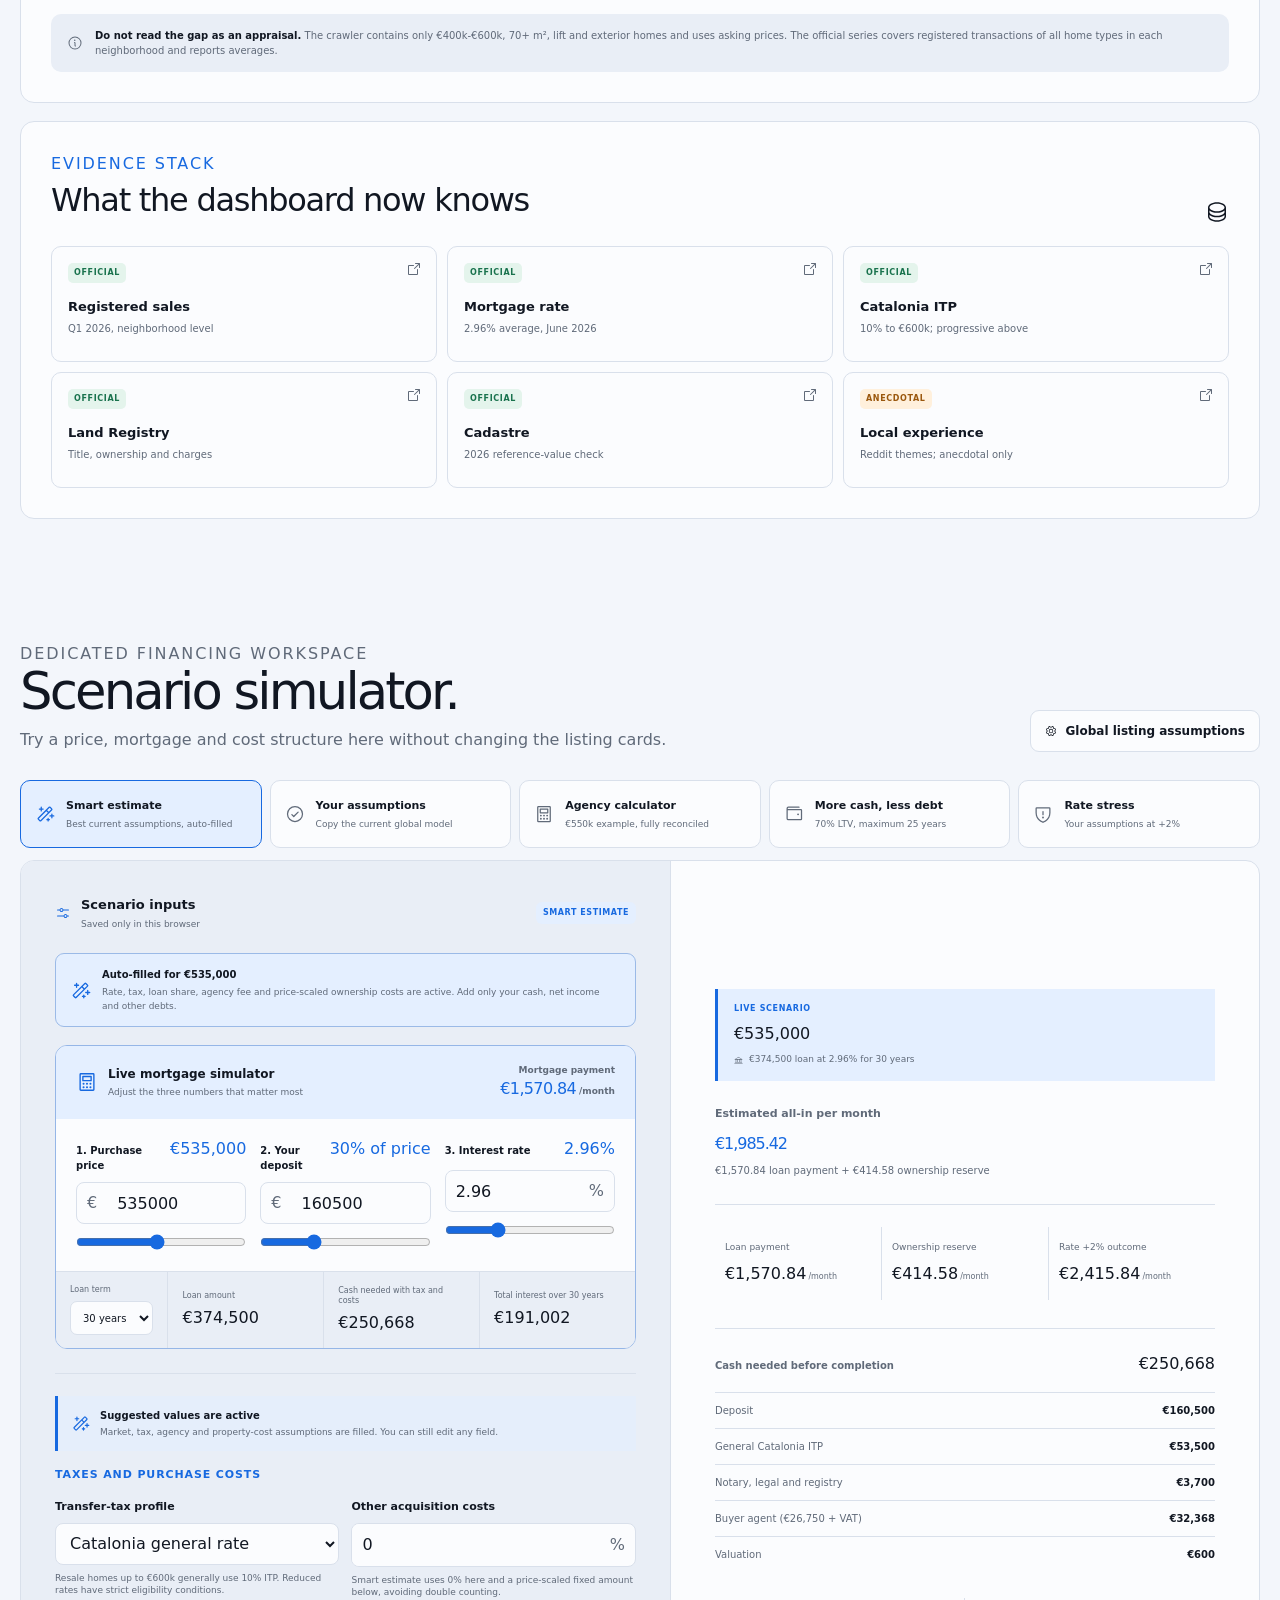
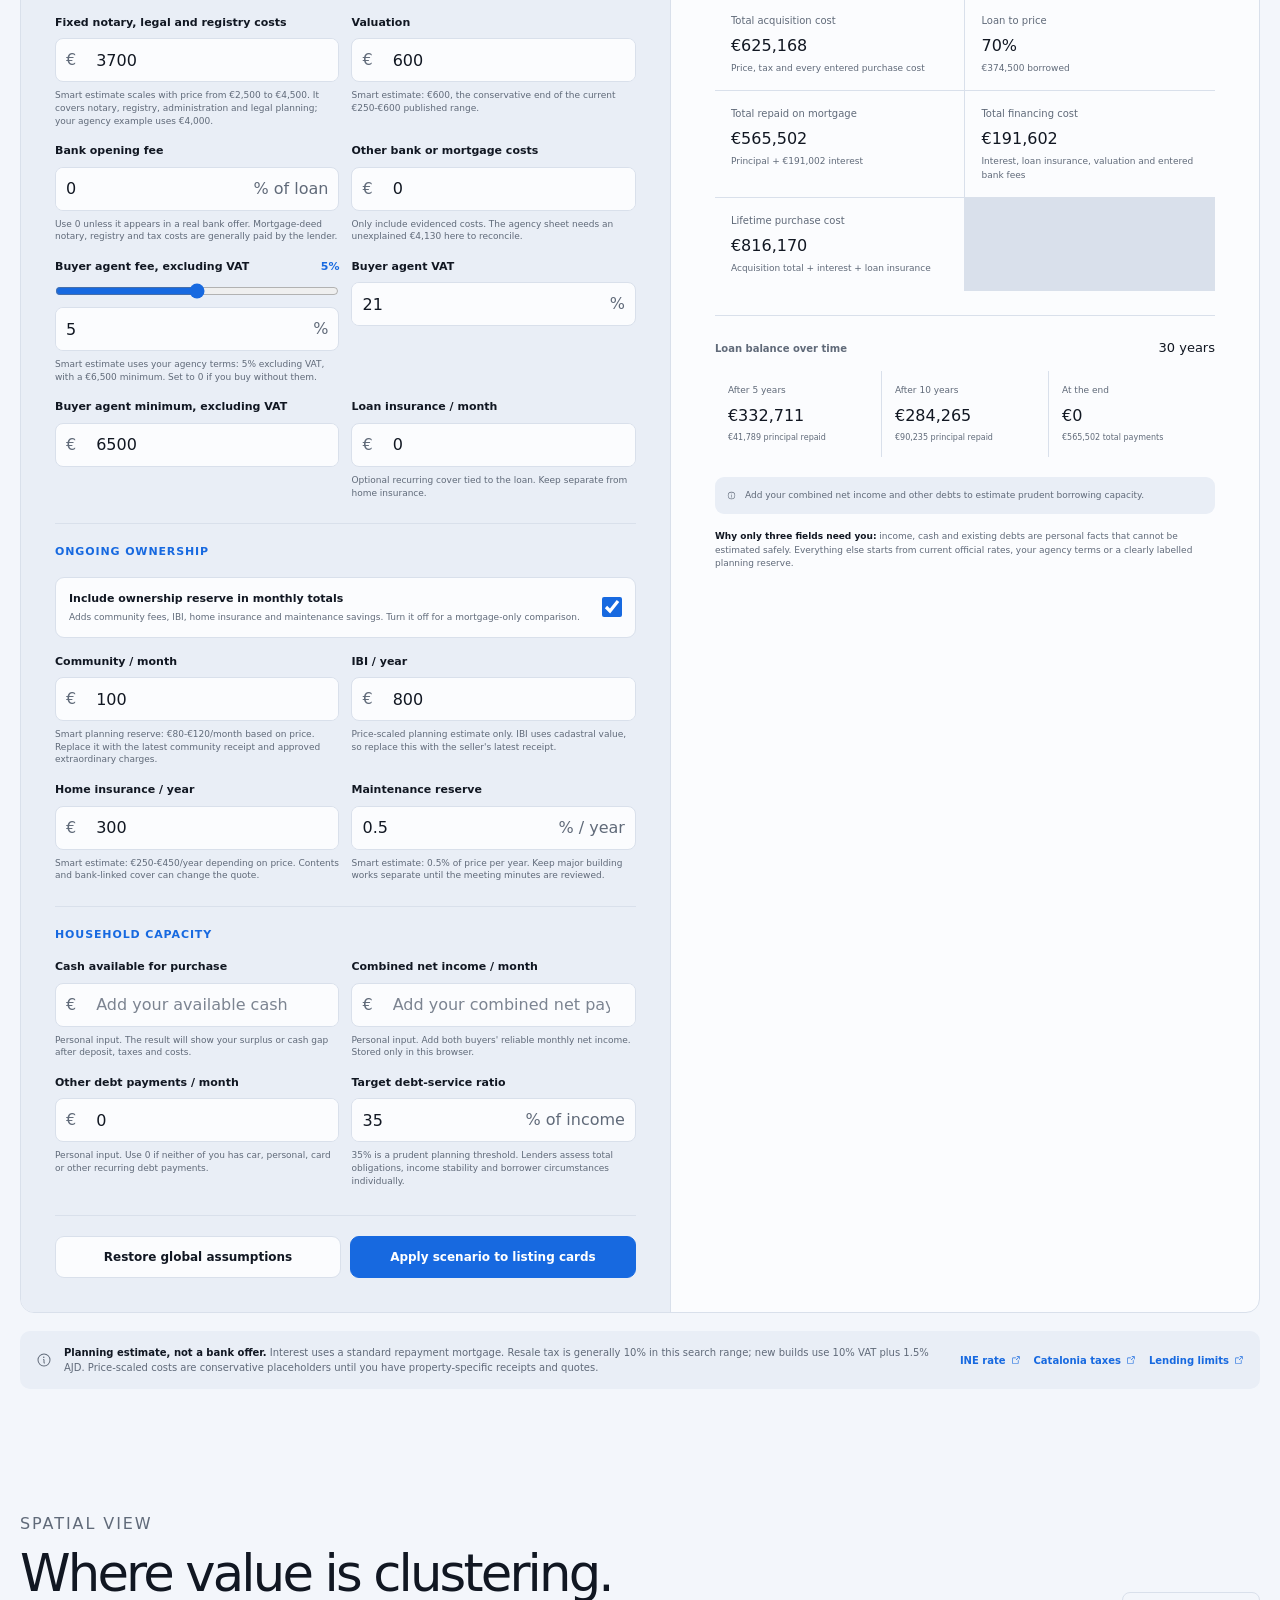
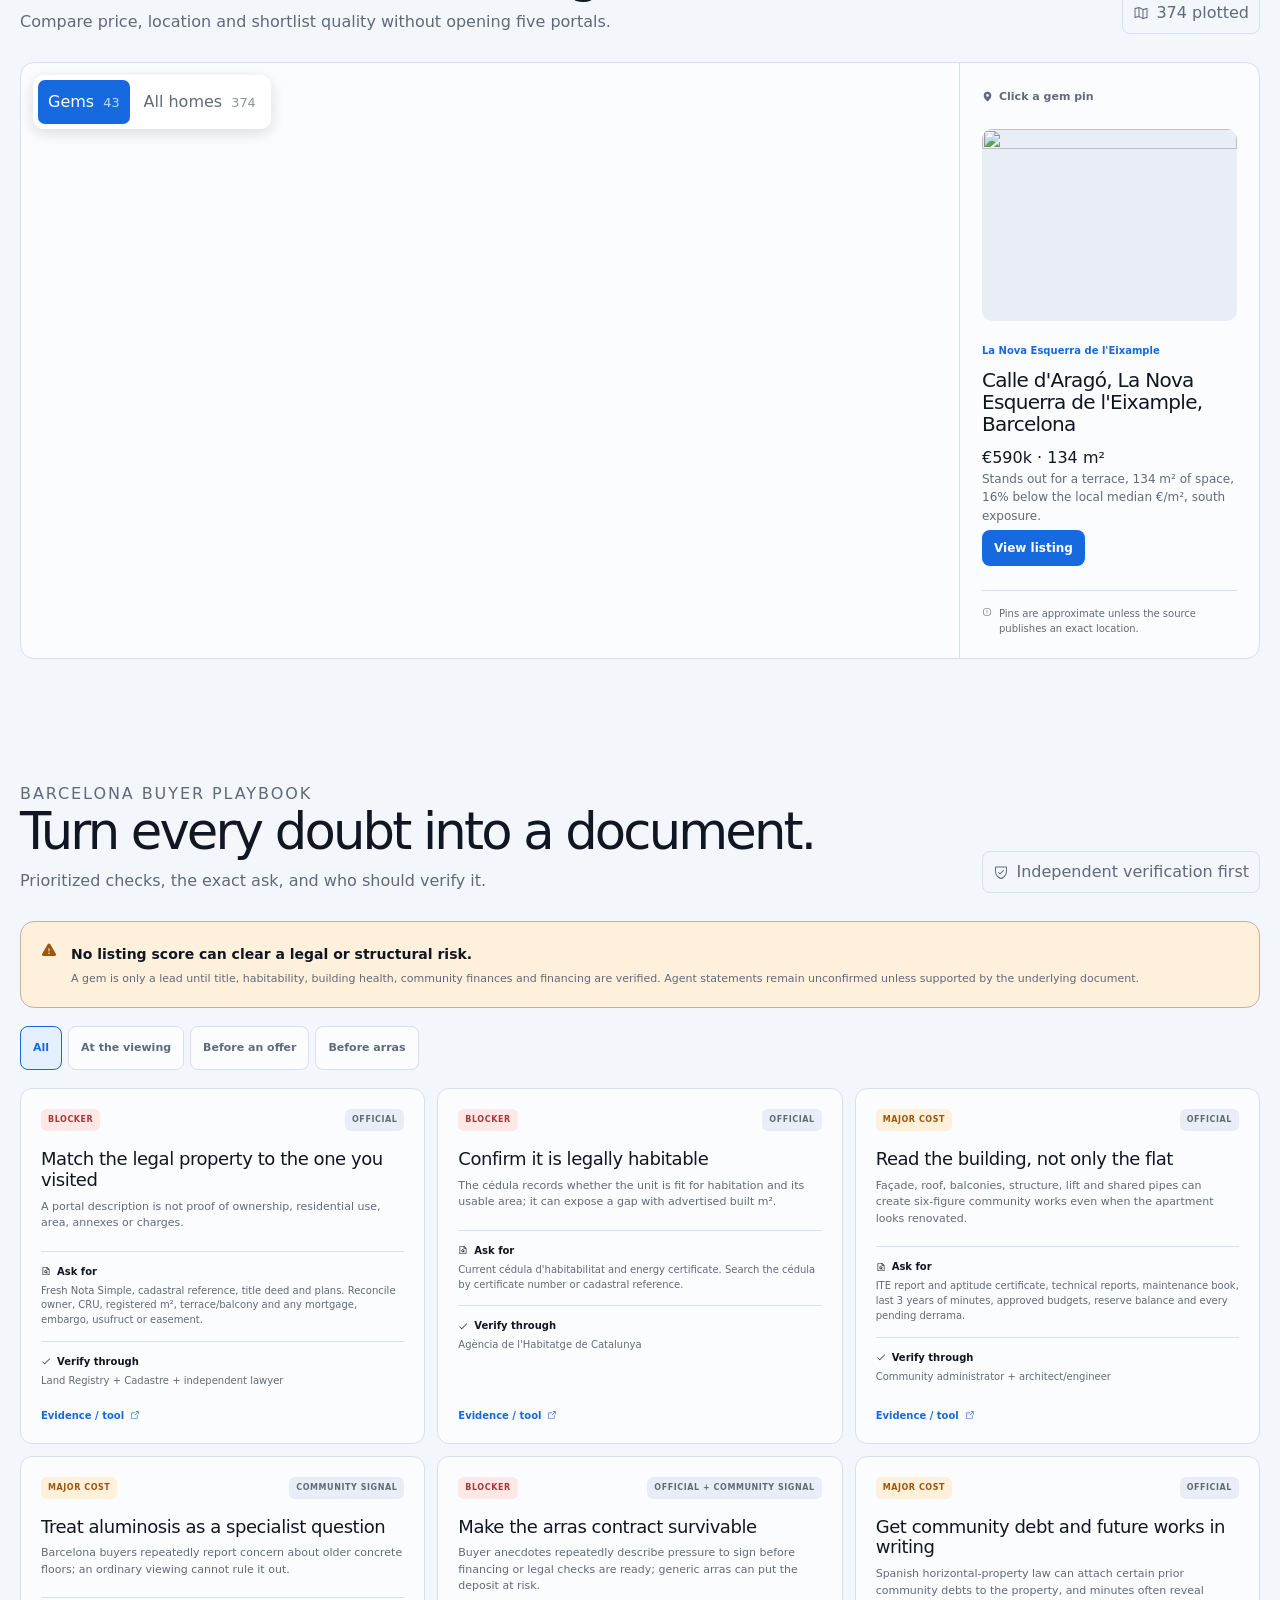
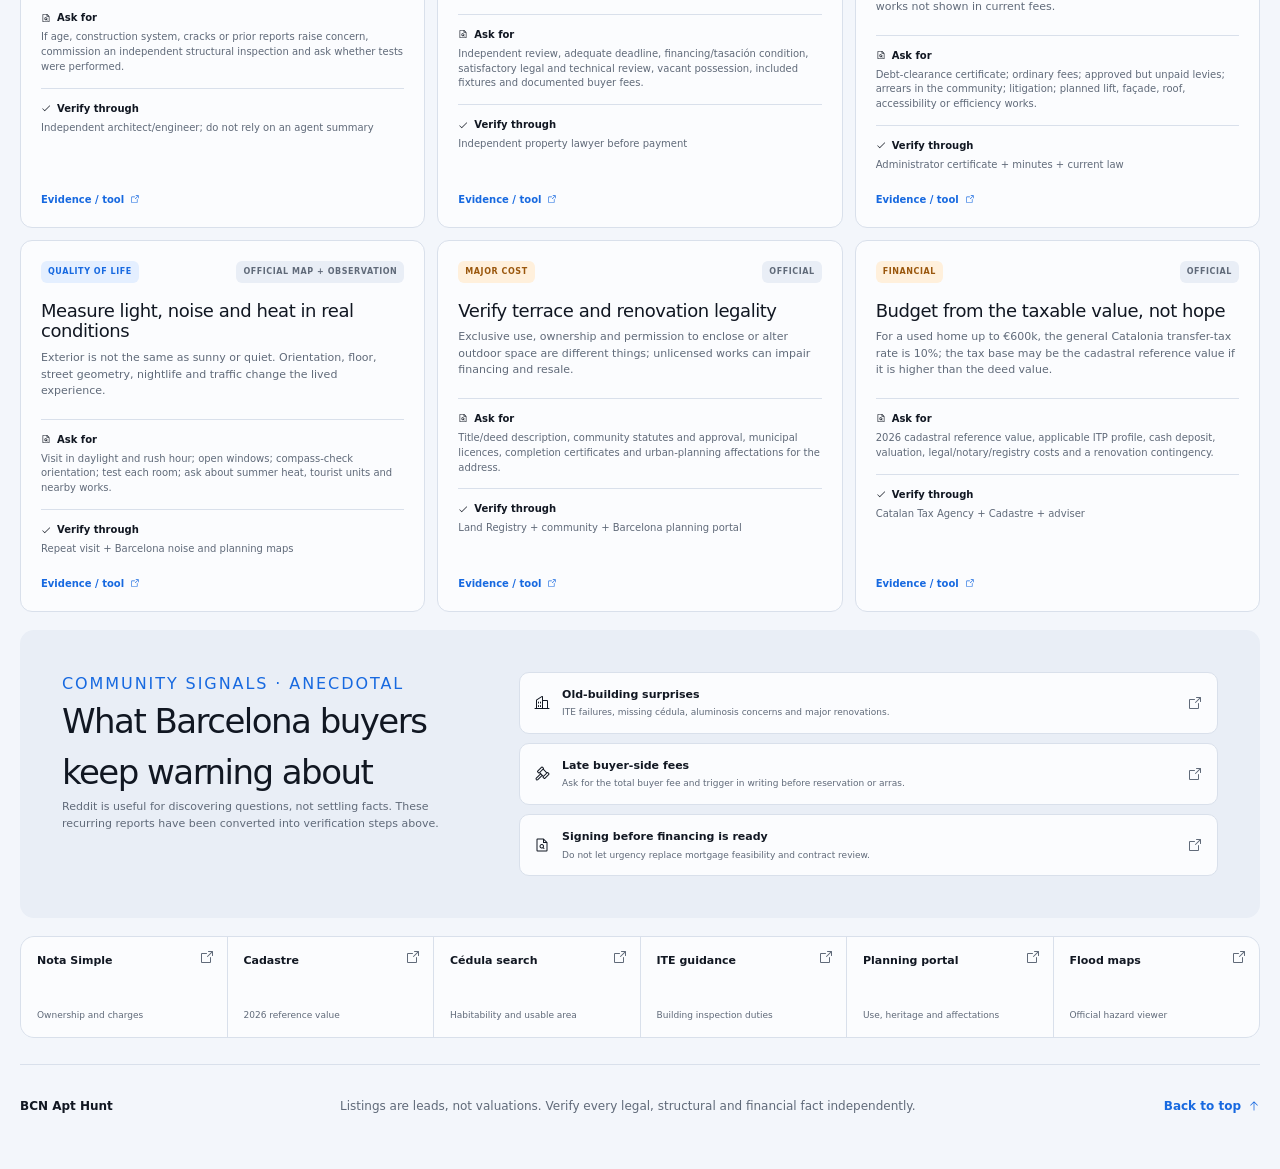
==== commit 469fc4d6: "data: refresh public Barcelona dashboard" ====
--- a/bcnapthunt/index.html
+++ b/bcnapthunt/index.html
@@ -15,8 +15,8 @@
     <script type="importmap">
       {"imports":{"maplibre-gl":"https://esm.sh/maplibre-gl@6.1.0"}}
     </script>
-    <script type="module" crossorigin src="/bcnapthunt/assets/index-BeI86pZx.js"></script>
-    <link rel="stylesheet" crossorigin href="/bcnapthunt/assets/index-Bi84mboh.css">
+    <script type="module" crossorigin src="/bcnapthunt/assets/index-akctbNR_-r2.js"></script>
+    <link rel="stylesheet" crossorigin href="/bcnapthunt/assets/index-0YzrwQIY-r2.css">
   </head>
   <body>
     <div id="root"></div>
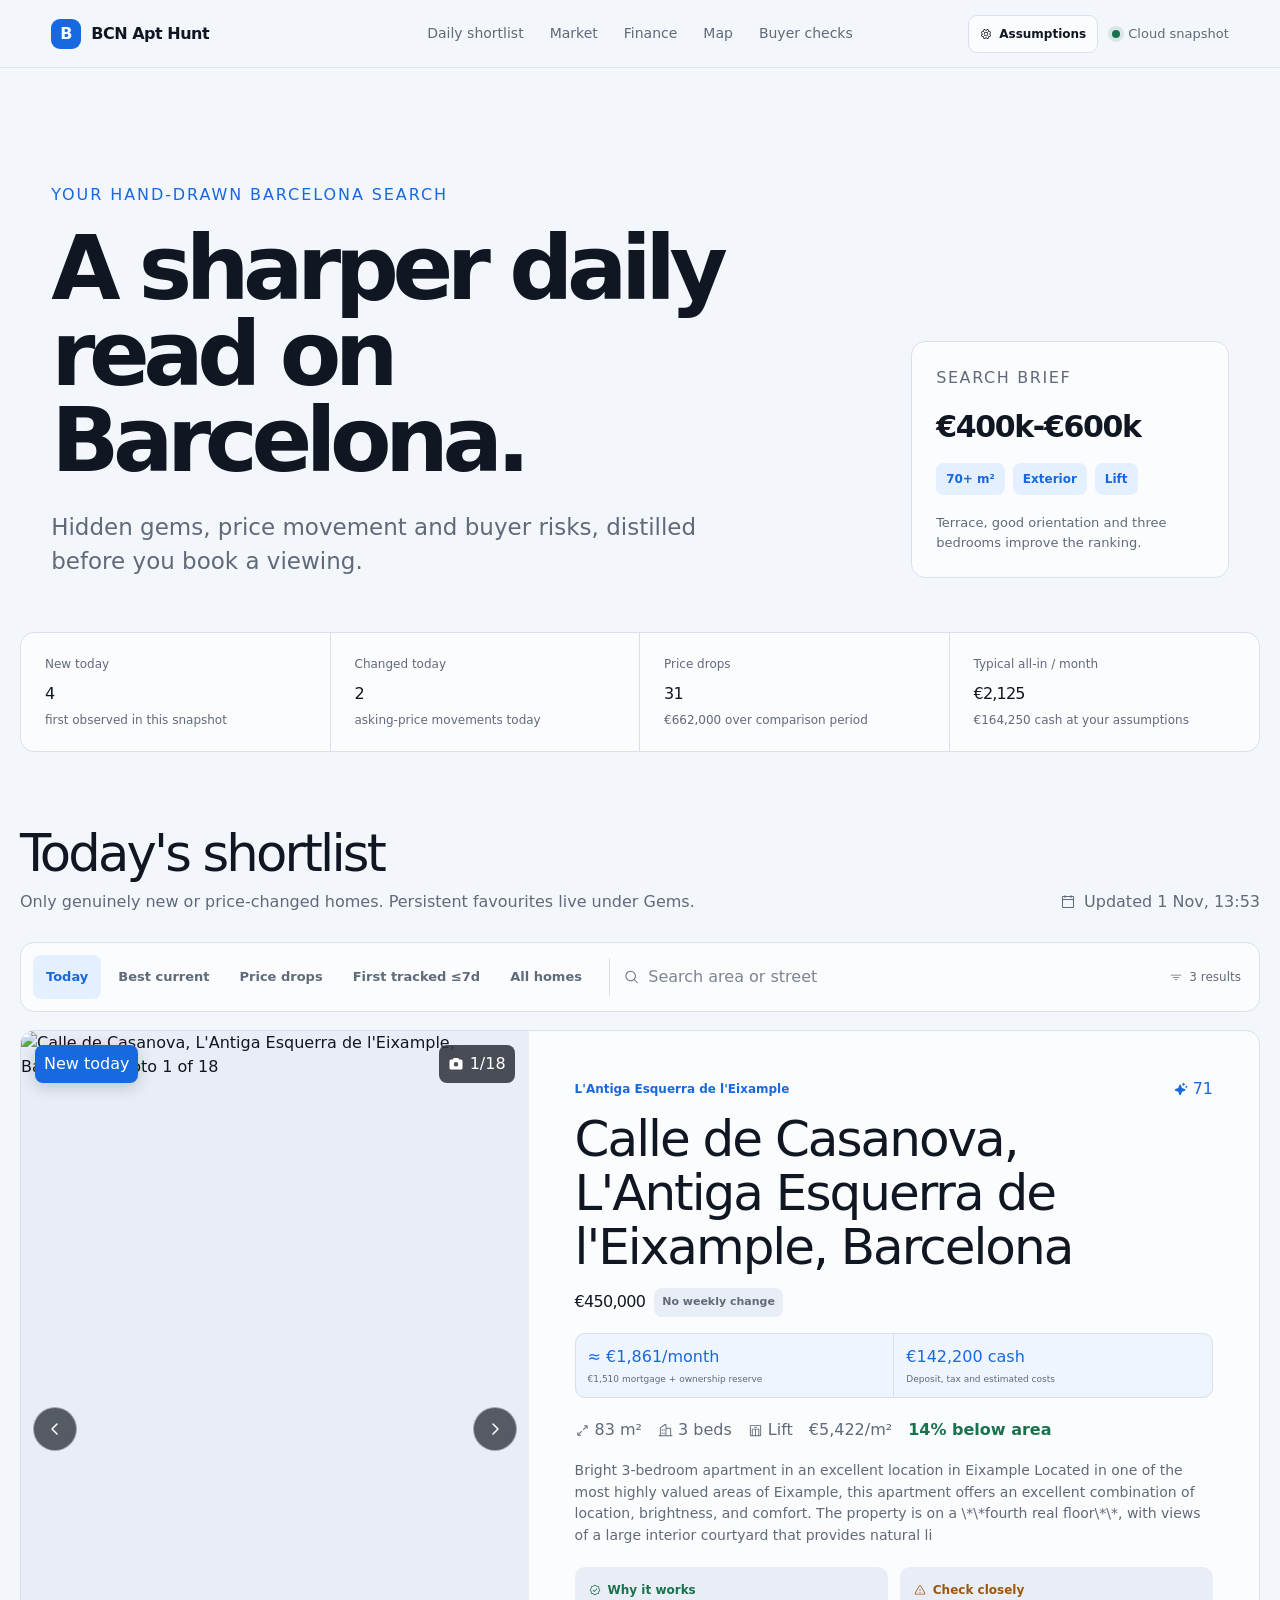
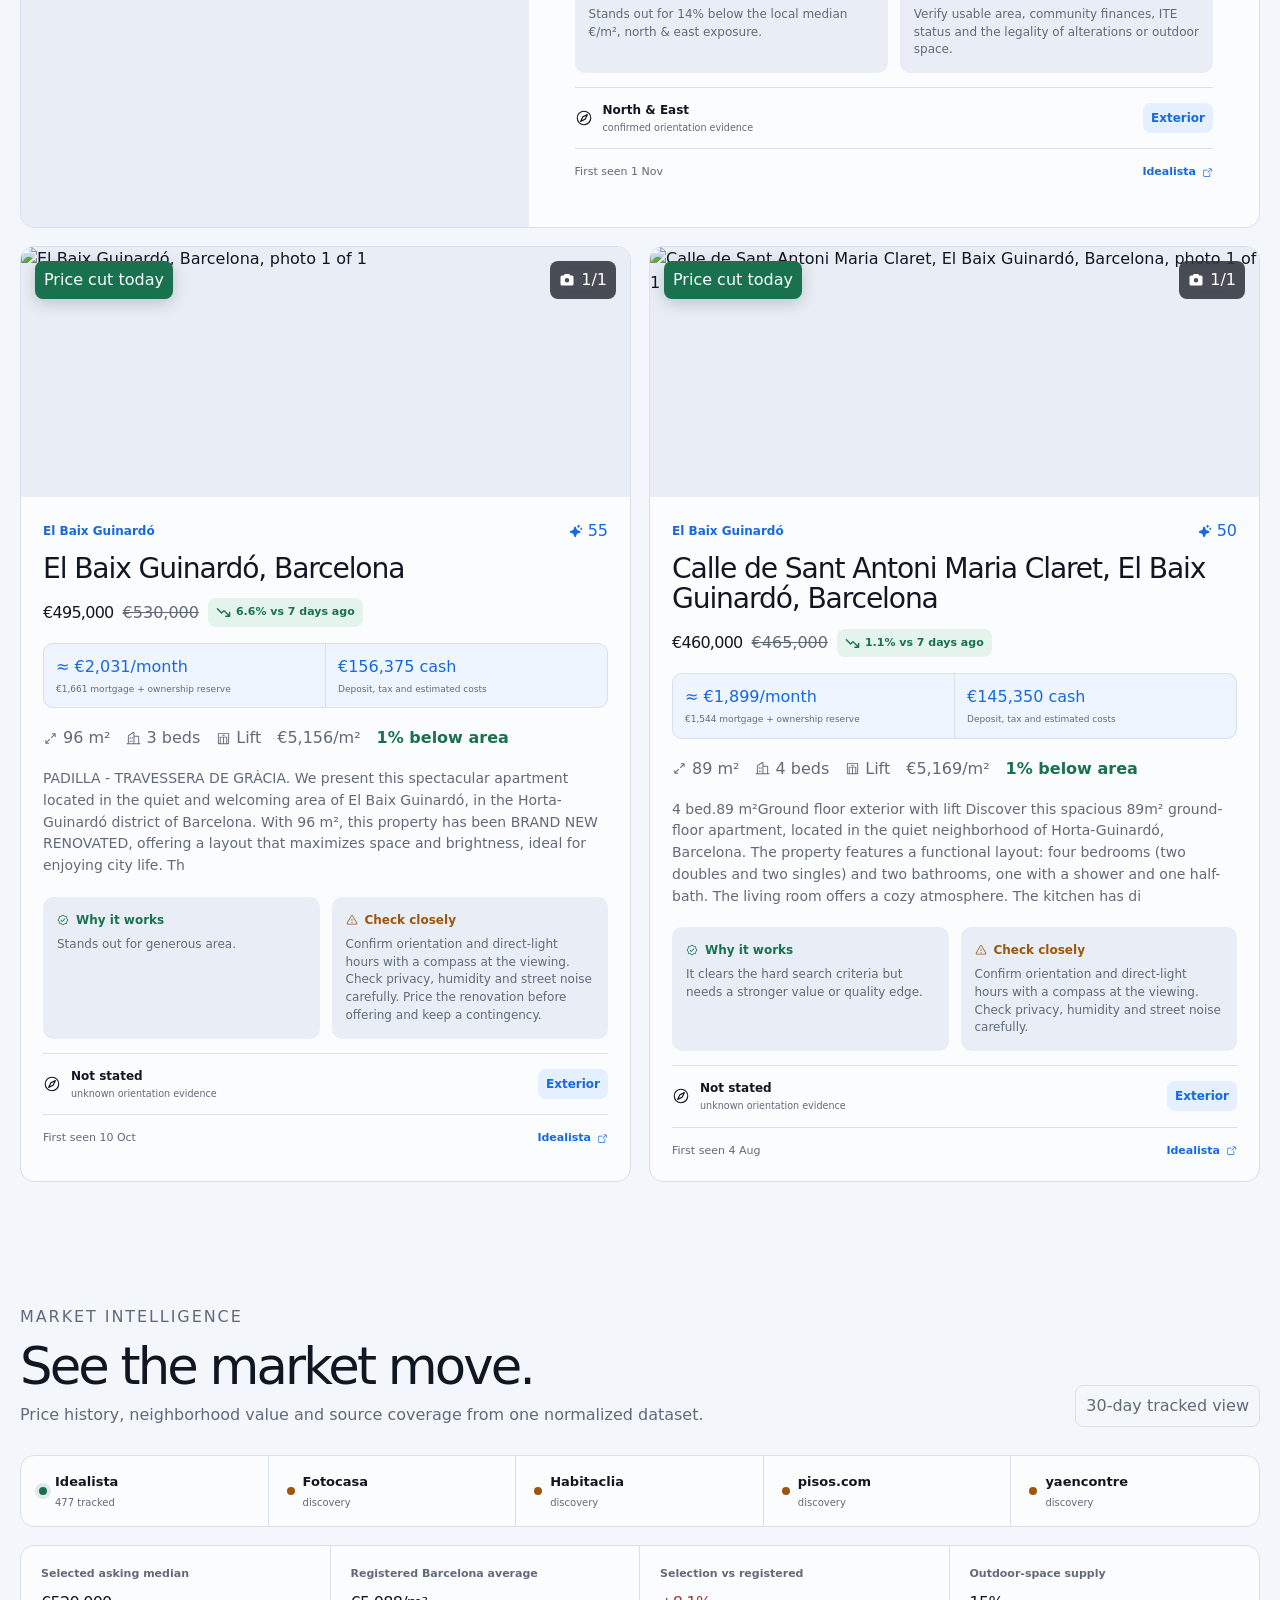
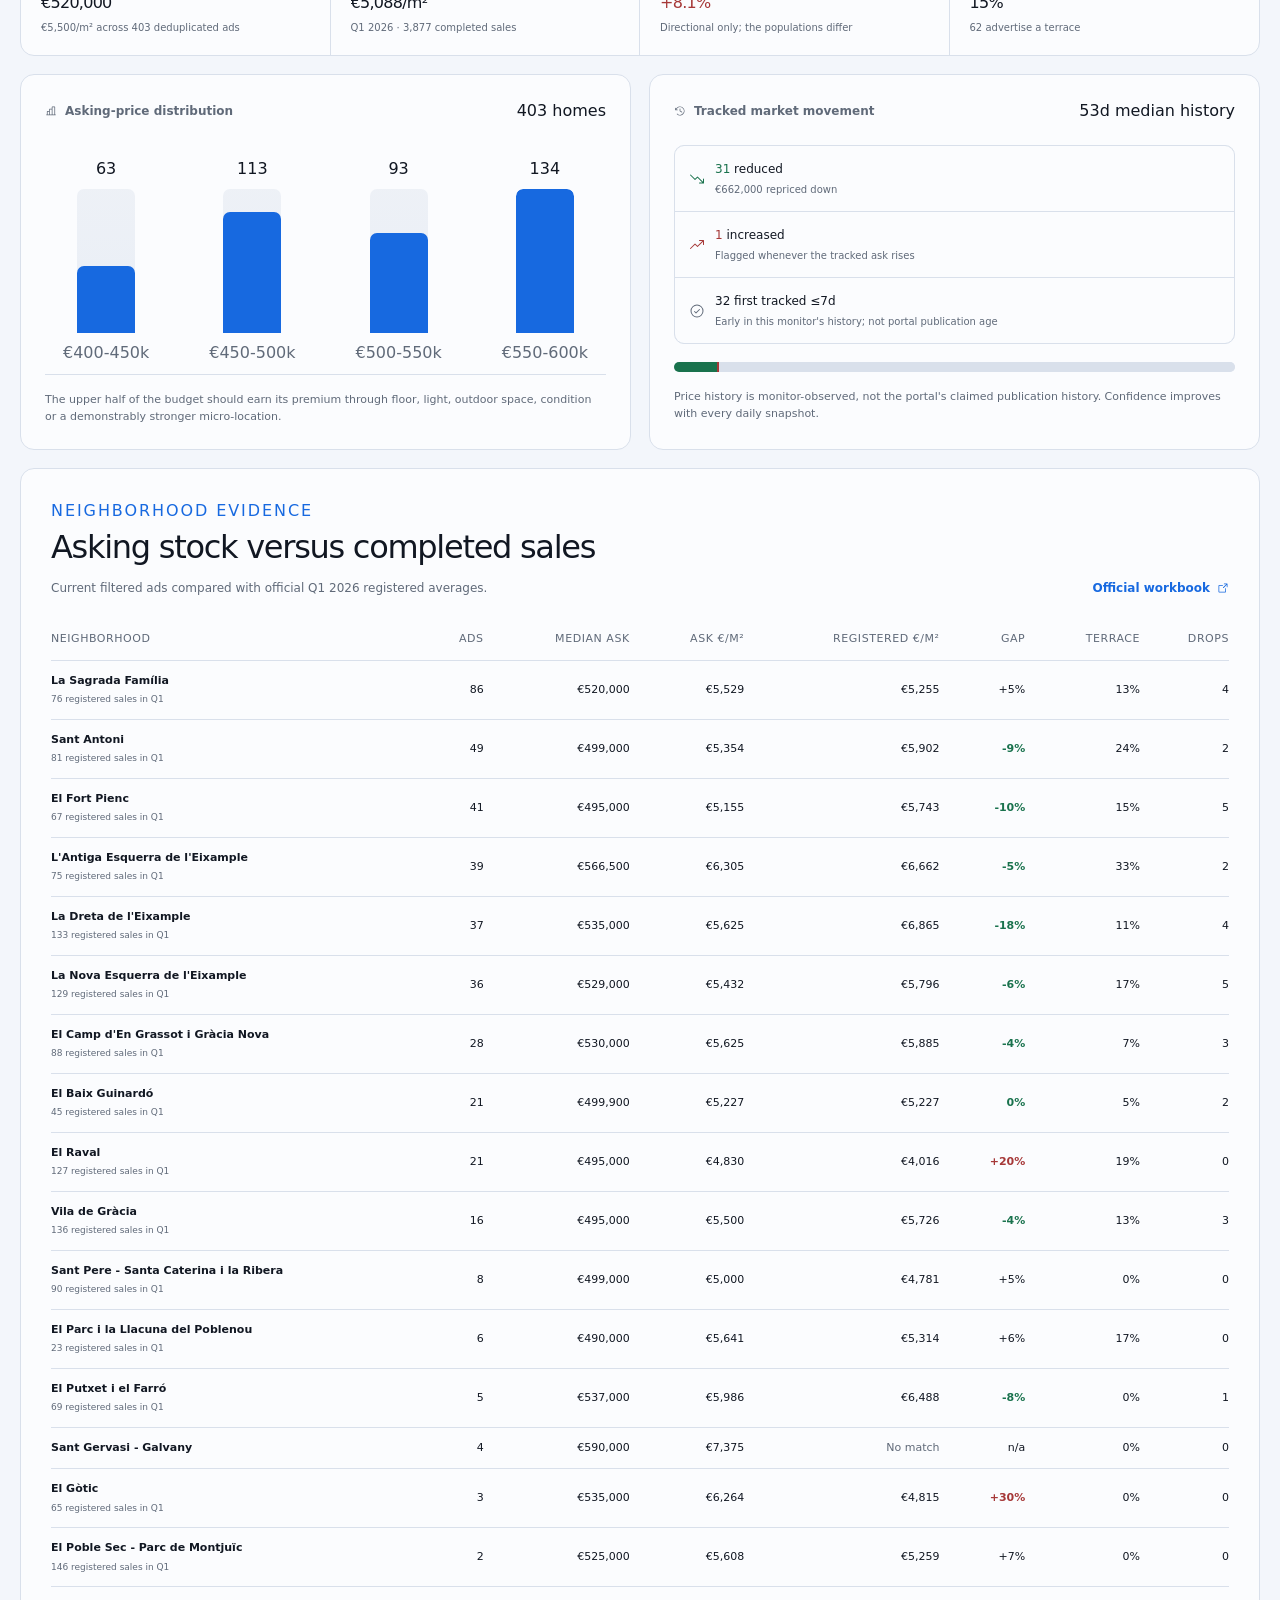
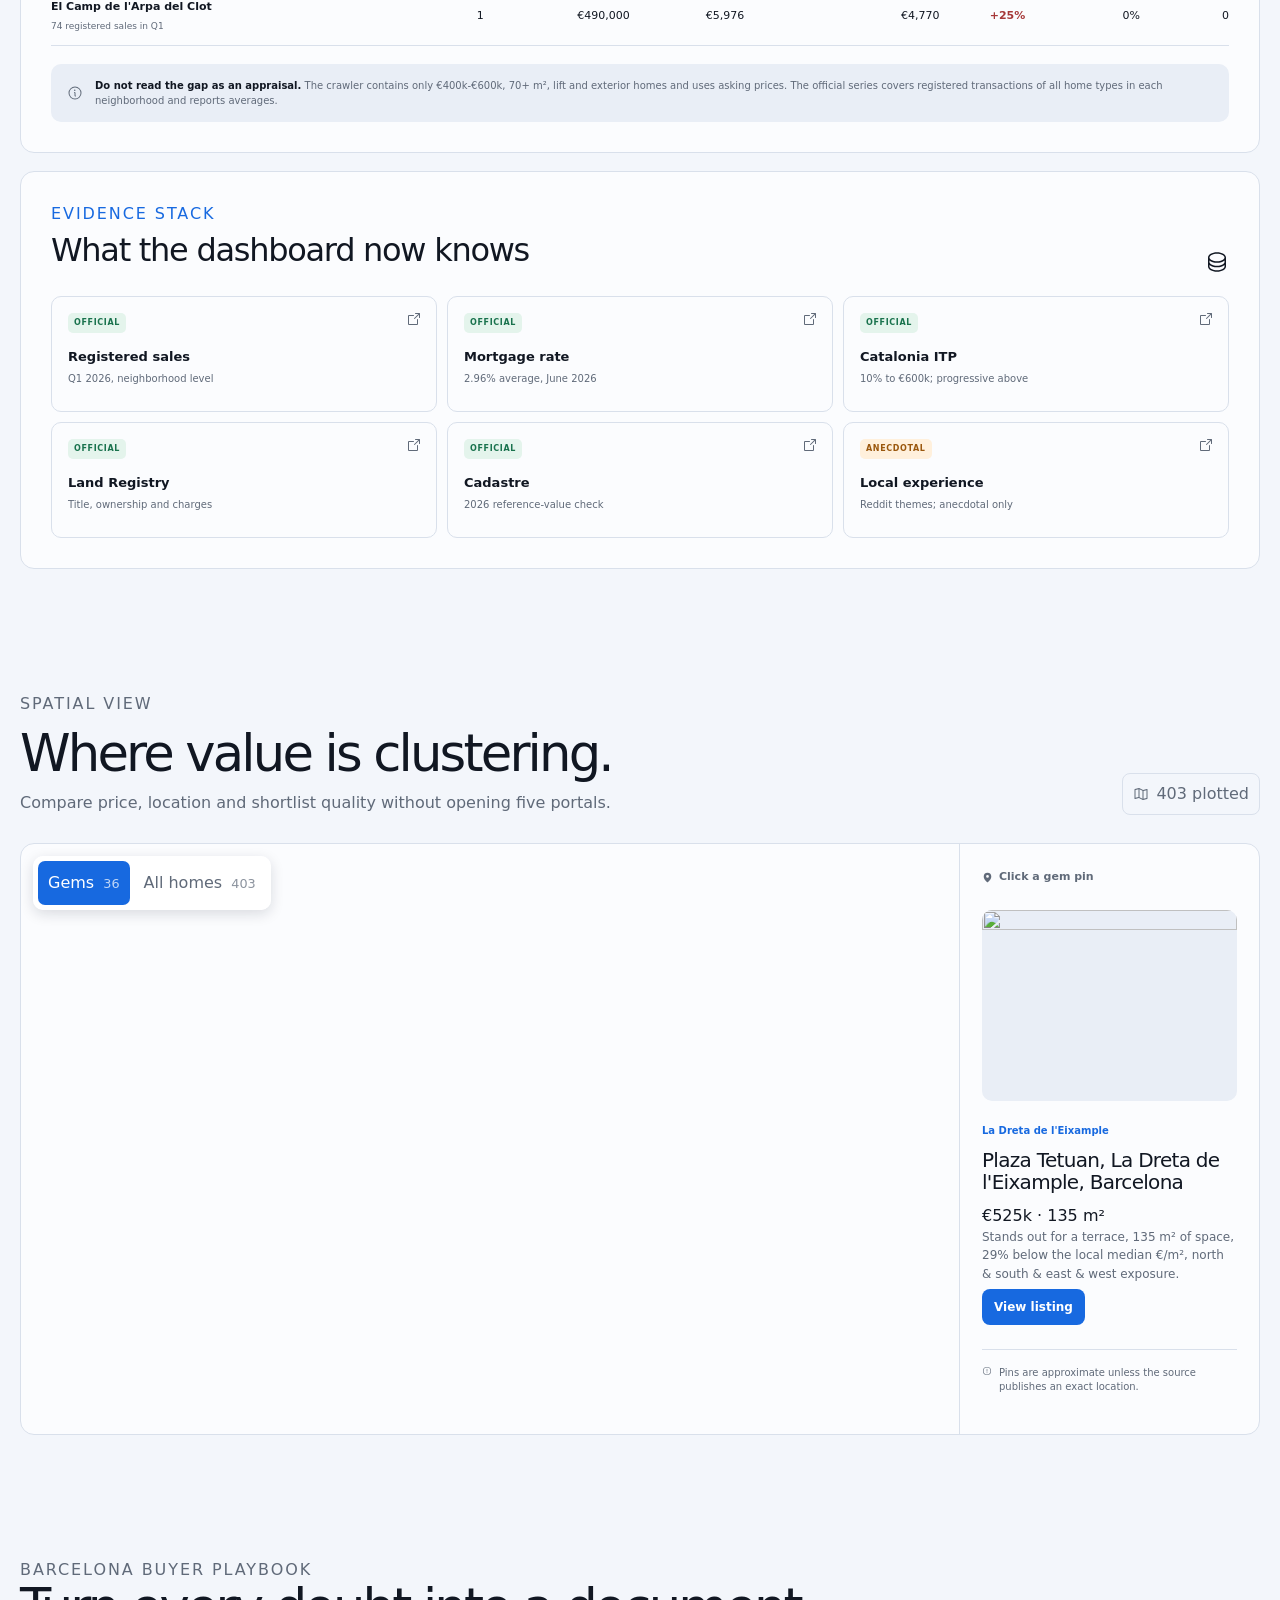
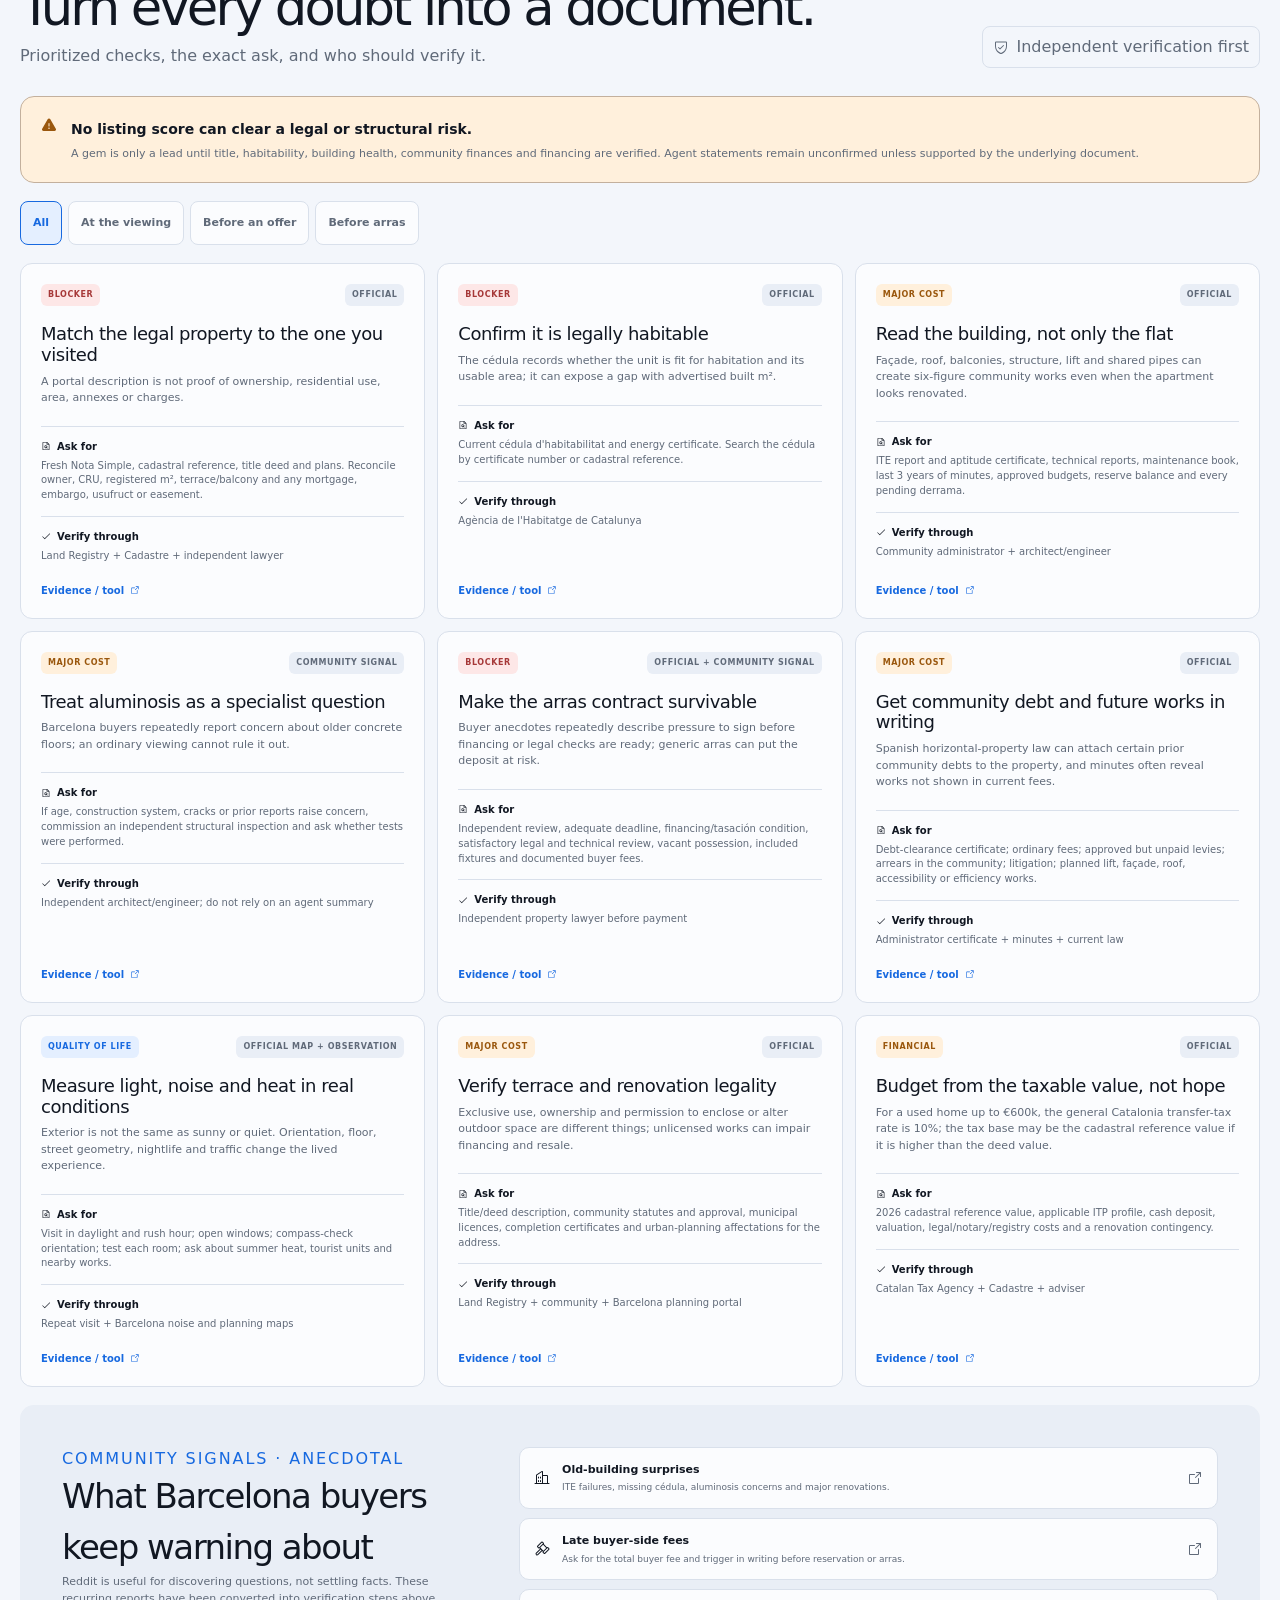
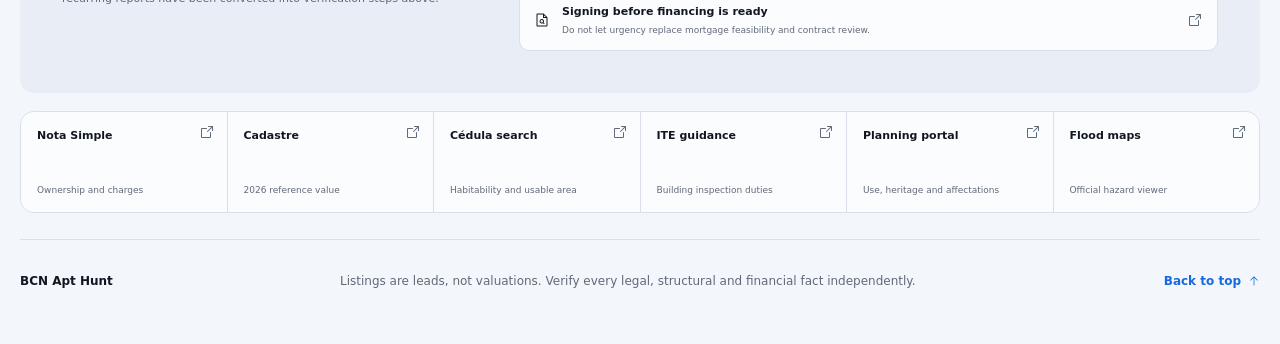
==== commit cc8237df: "feat: publish clearer finance simulator" ====
--- a/bcnapthunt/index.html
+++ b/bcnapthunt/index.html
@@ -15,8 +15,9 @@
     <script type="importmap">
       {"imports":{"maplibre-gl":"https://esm.sh/maplibre-gl@6.1.0"}}
     </script>
-    <script type="module" crossorigin src="/bcnapthunt/assets/index-akctbNR_-r2.js"></script>
-    <link rel="stylesheet" crossorigin href="/bcnapthunt/assets/index-0YzrwQIY-r2.css">
+    <script type="module" crossorigin src="/bcnapthunt/assets/main-qu-PKwR1-r2.js"></script>
+    <link rel="modulepreload" crossorigin href="/bcnapthunt/assets/home-scout-dashboard-GpECrbWu-r2.js">
+    <link rel="stylesheet" crossorigin href="/bcnapthunt/assets/home-scout-dashboard-CdAEg9rv-r2.css">
   </head>
   <body>
     <div id="root"></div>
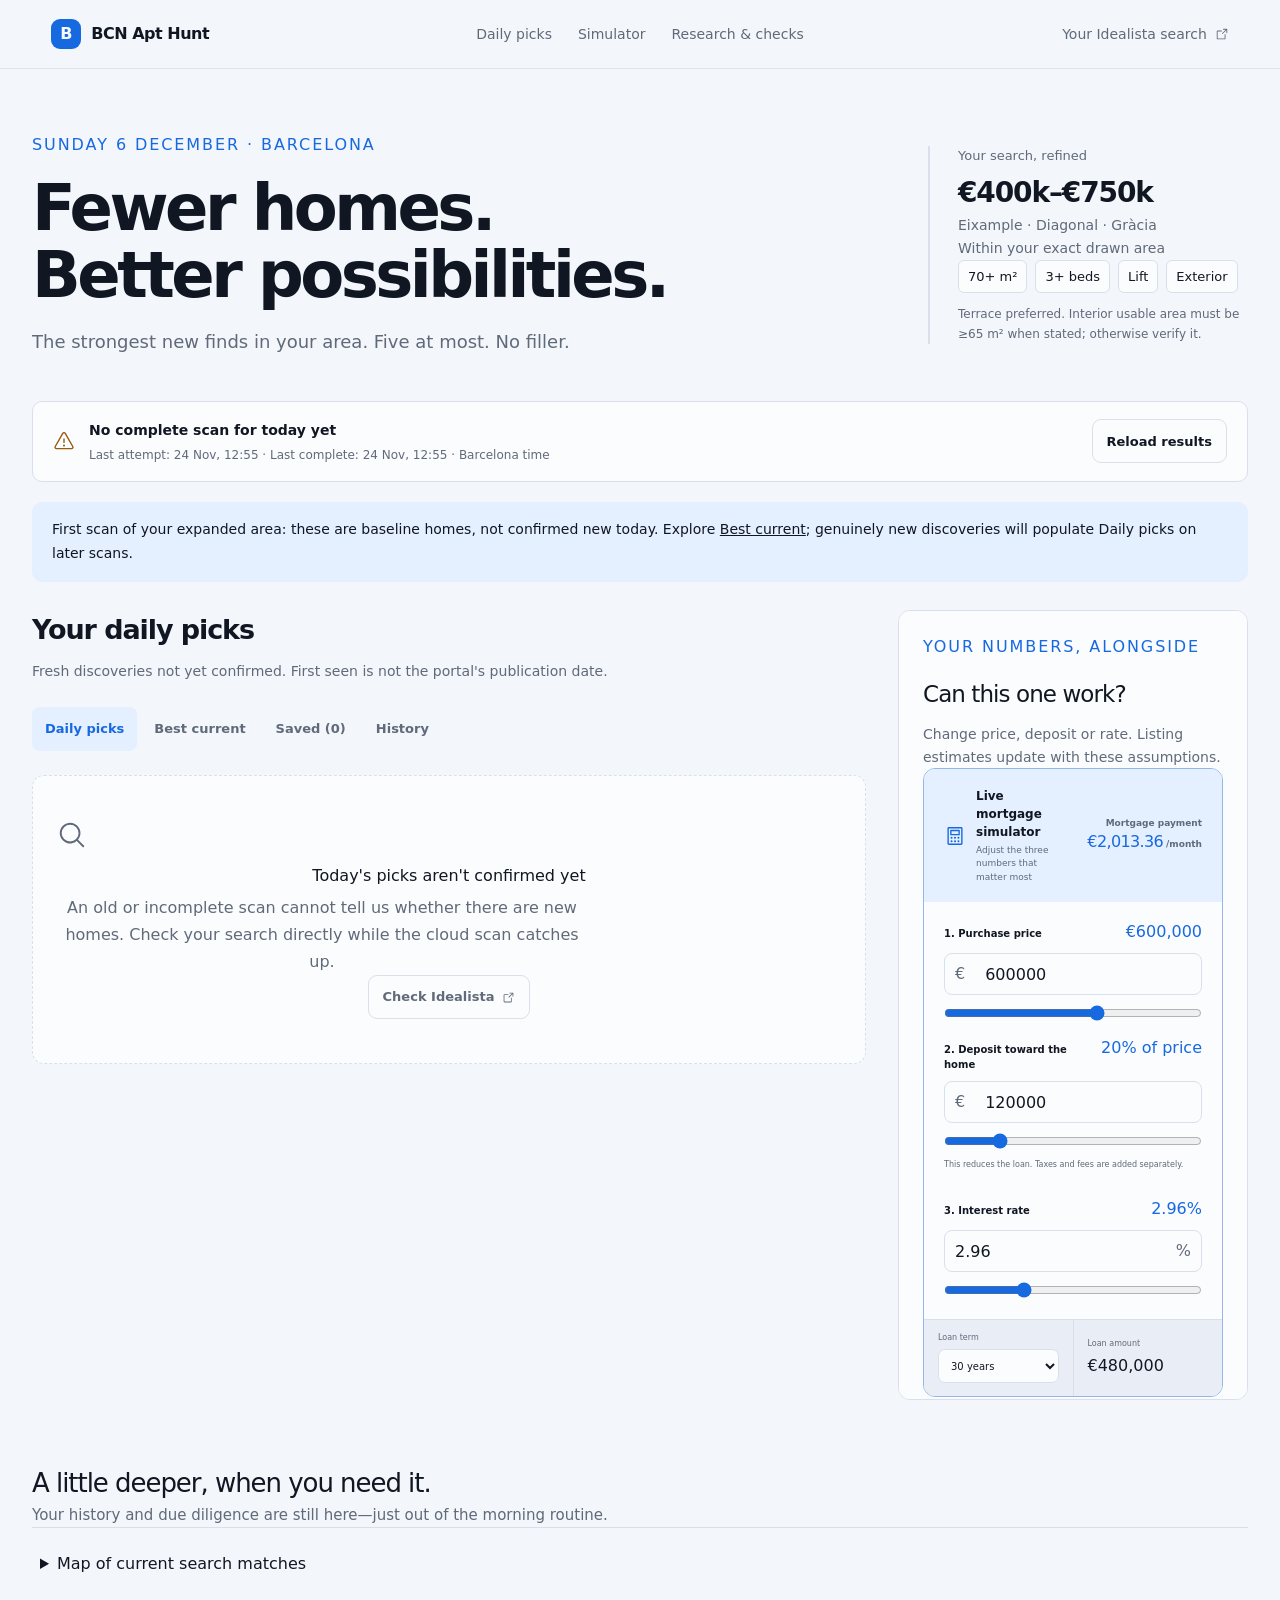
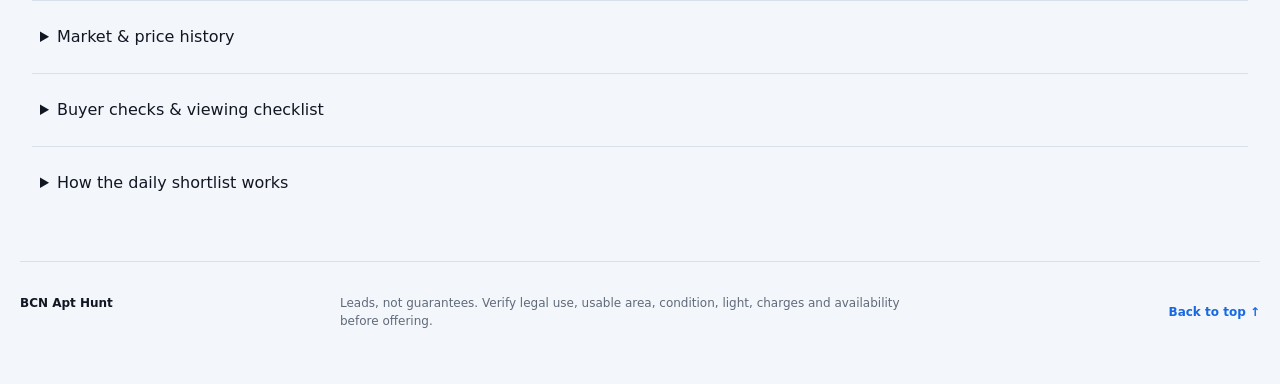
==== commit 89e896f8: "feat: publish morning shortlist with 24 November baseline and preserved history" ====
--- a/bcnapthunt/index.html
+++ b/bcnapthunt/index.html
@@ -15,15 +15,17 @@
     <script type="importmap">
       {"imports":{"maplibre-gl":"https://esm.sh/maplibre-gl@6.1.0"}}
     </script>
-    <script type="module" crossorigin src="/bcnapthunt/assets/main-qu-PKwR1-r2.js"></script>
-    <link rel="modulepreload" crossorigin href="/bcnapthunt/assets/home-scout-dashboard-GpECrbWu-r2.js">
-    <link rel="stylesheet" crossorigin href="/bcnapthunt/assets/home-scout-dashboard-CdAEg9rv-r2.css">
+    <script type="module" crossorigin src="/bcnapthunt/assets/main-BJDlQ6f0-r2.js"></script>
+    <link rel="modulepreload" crossorigin href="/bcnapthunt/assets/home-scout-dashboard-CH1ycpBa-r2.js">
+    <link rel="stylesheet" crossorigin href="/bcnapthunt/assets/home-scout-dashboard-BFxA8Ckh-r2.css">
   </head>
   <body>
     <div id="root"></div>
     <script>
       if (window.location.protocol === "file:") {
         window.location.replace(`https://demianarc.github.io/bcnapthunt/${window.location.hash}`);
+      } else if (window.location.hash === "#finance") {
+        window.location.replace(new URL("finance/", window.location.href));
       }
     </script>
   </body>
